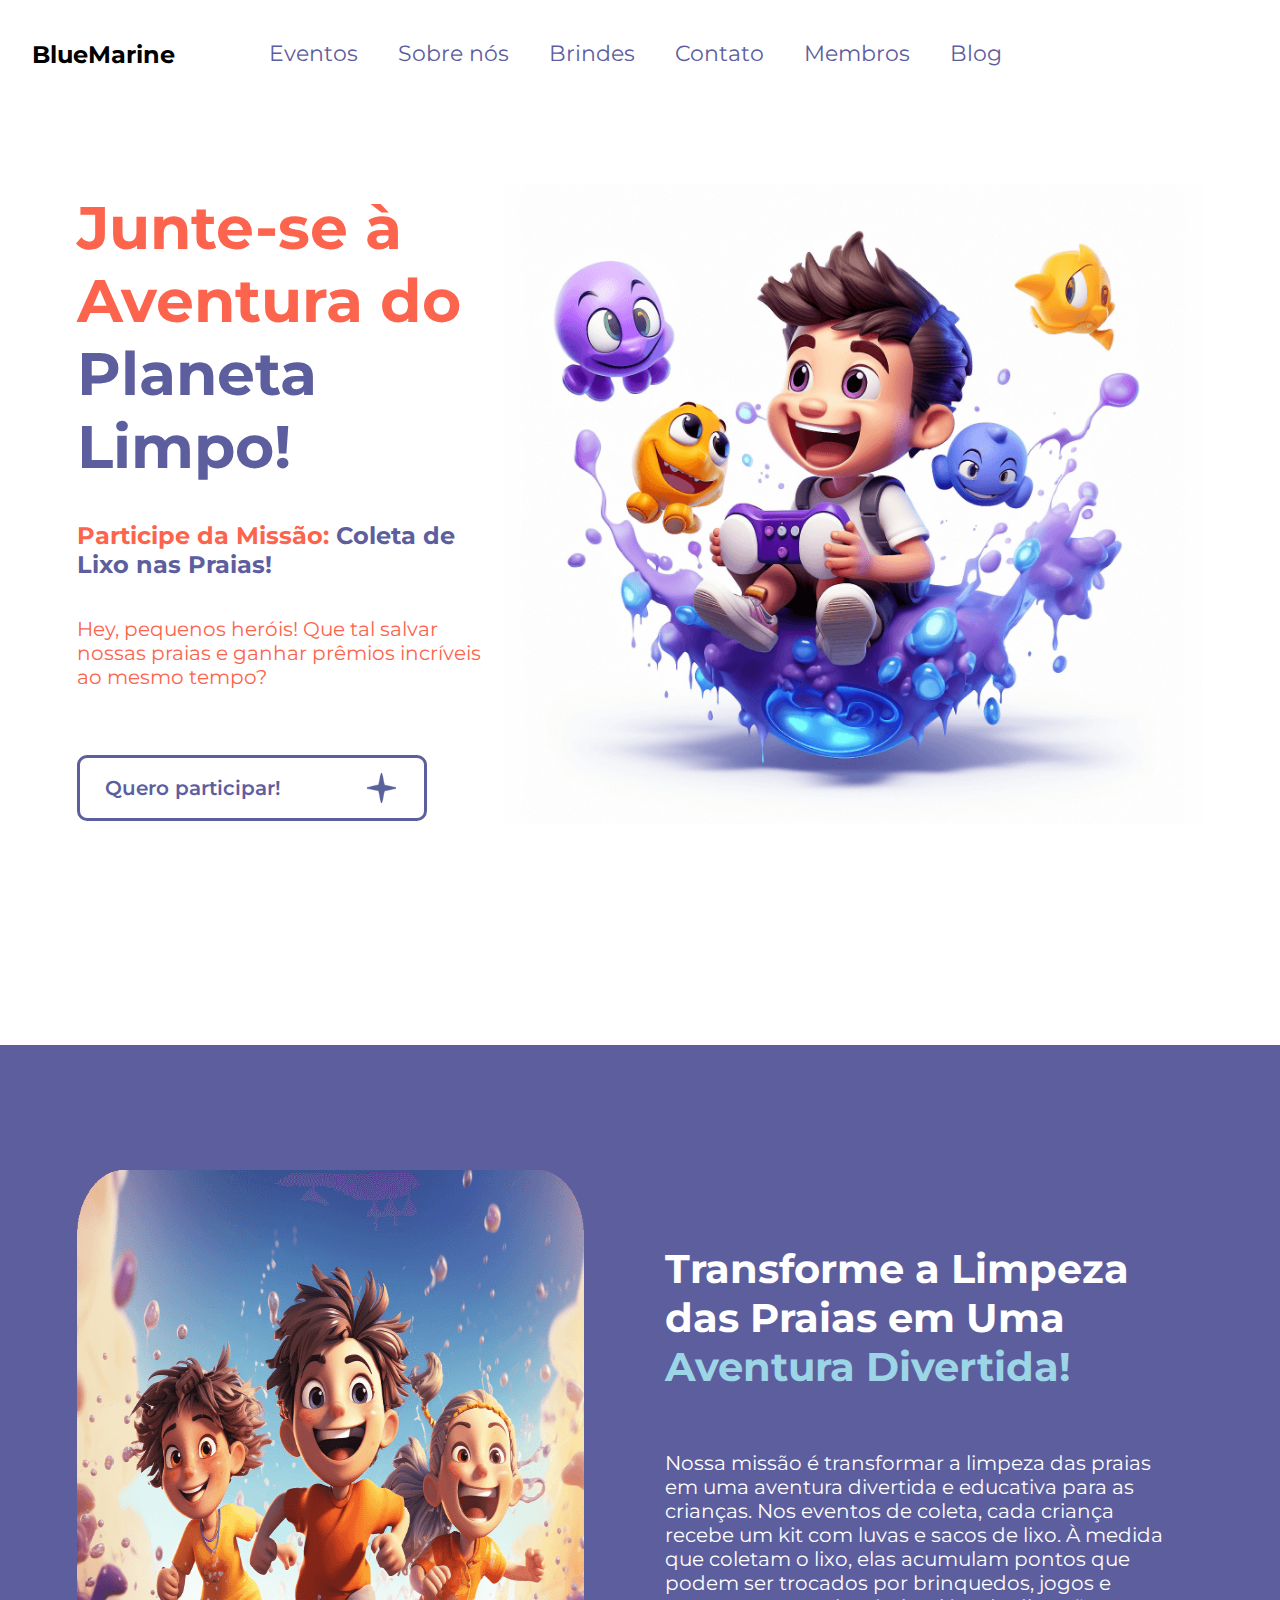
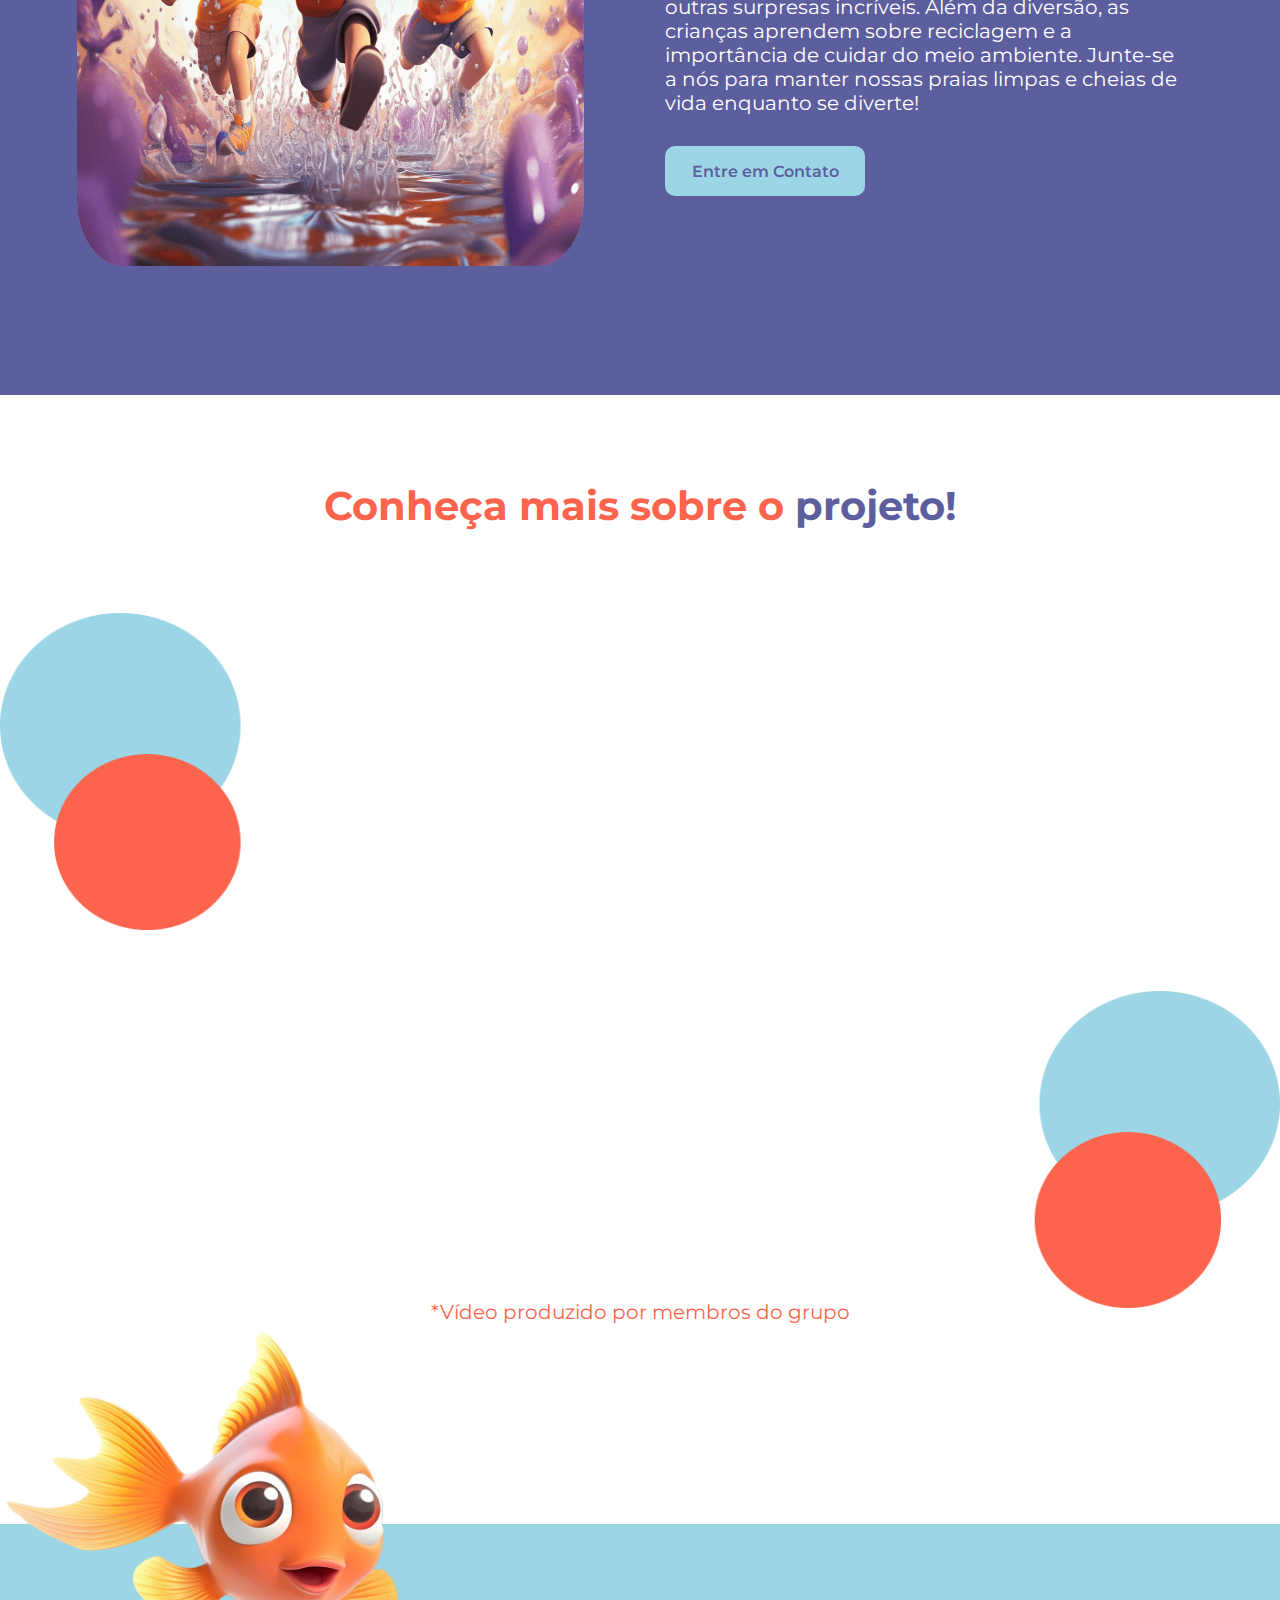
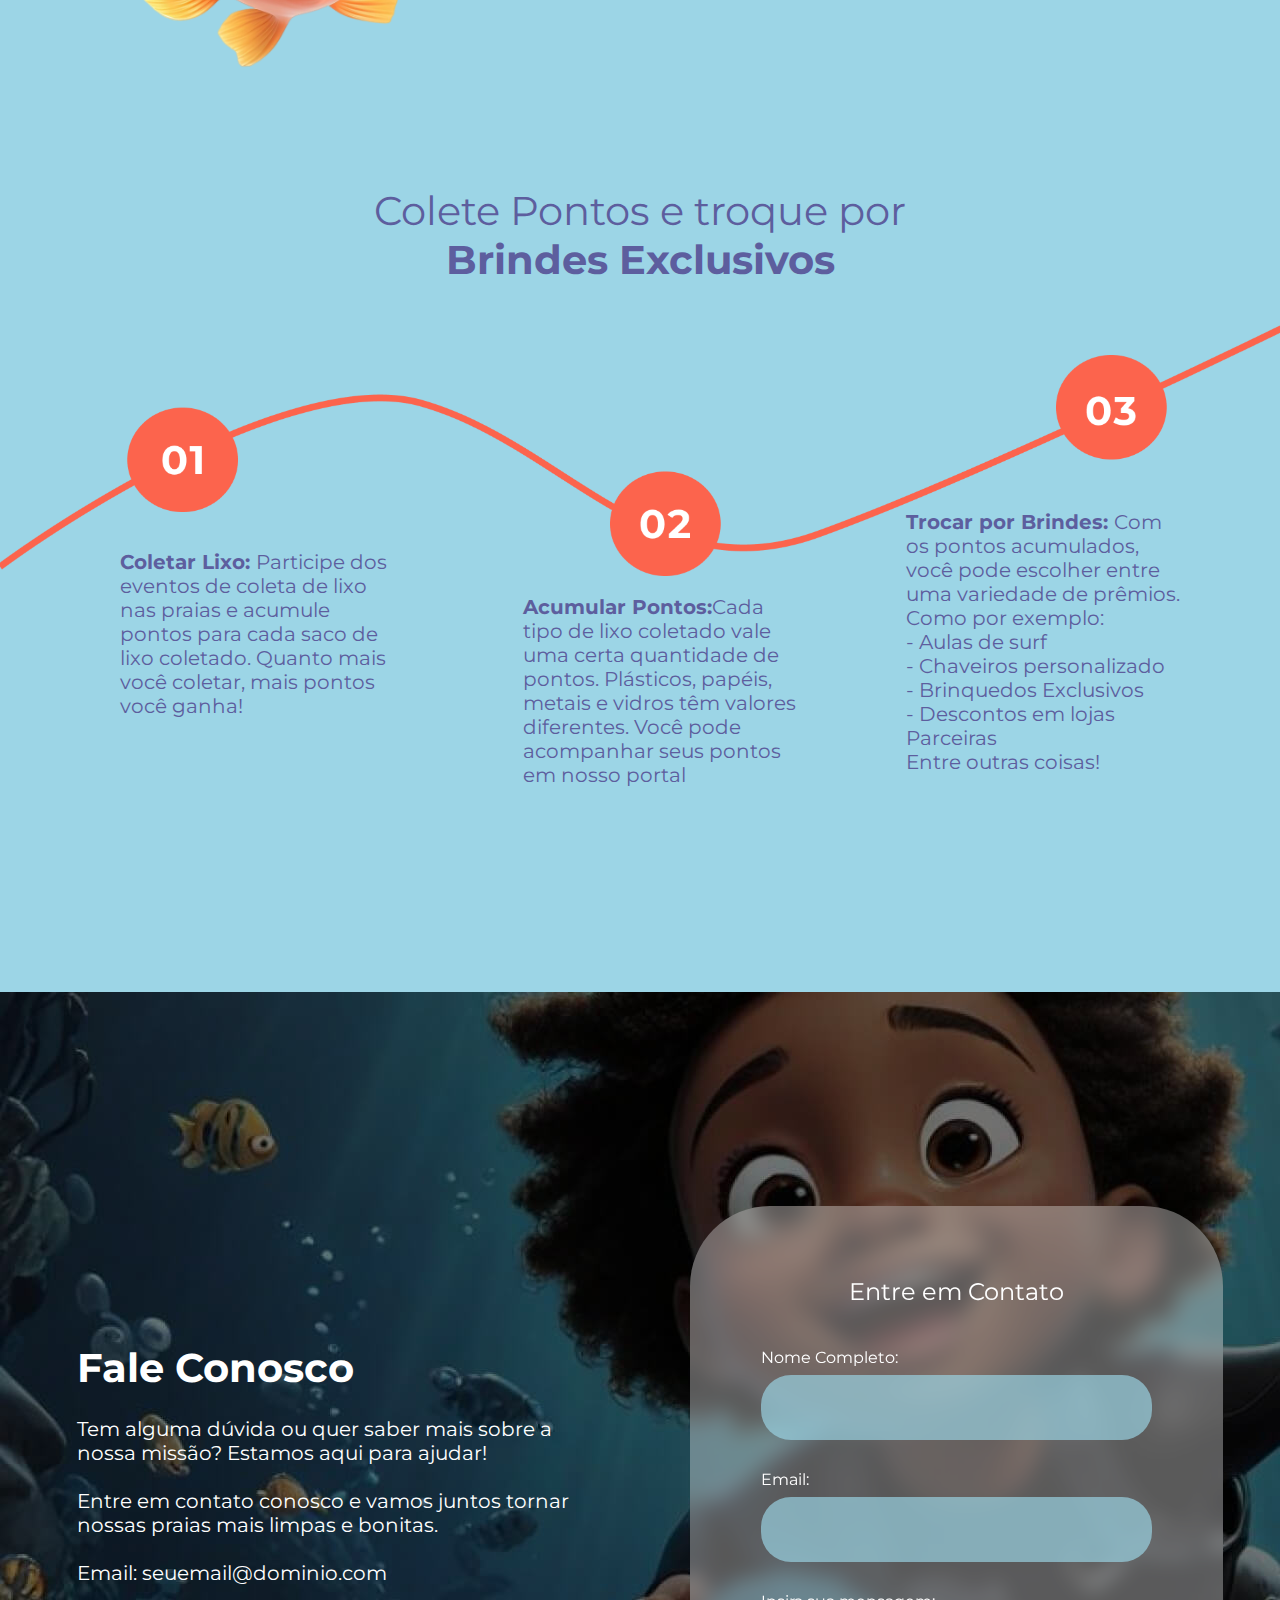
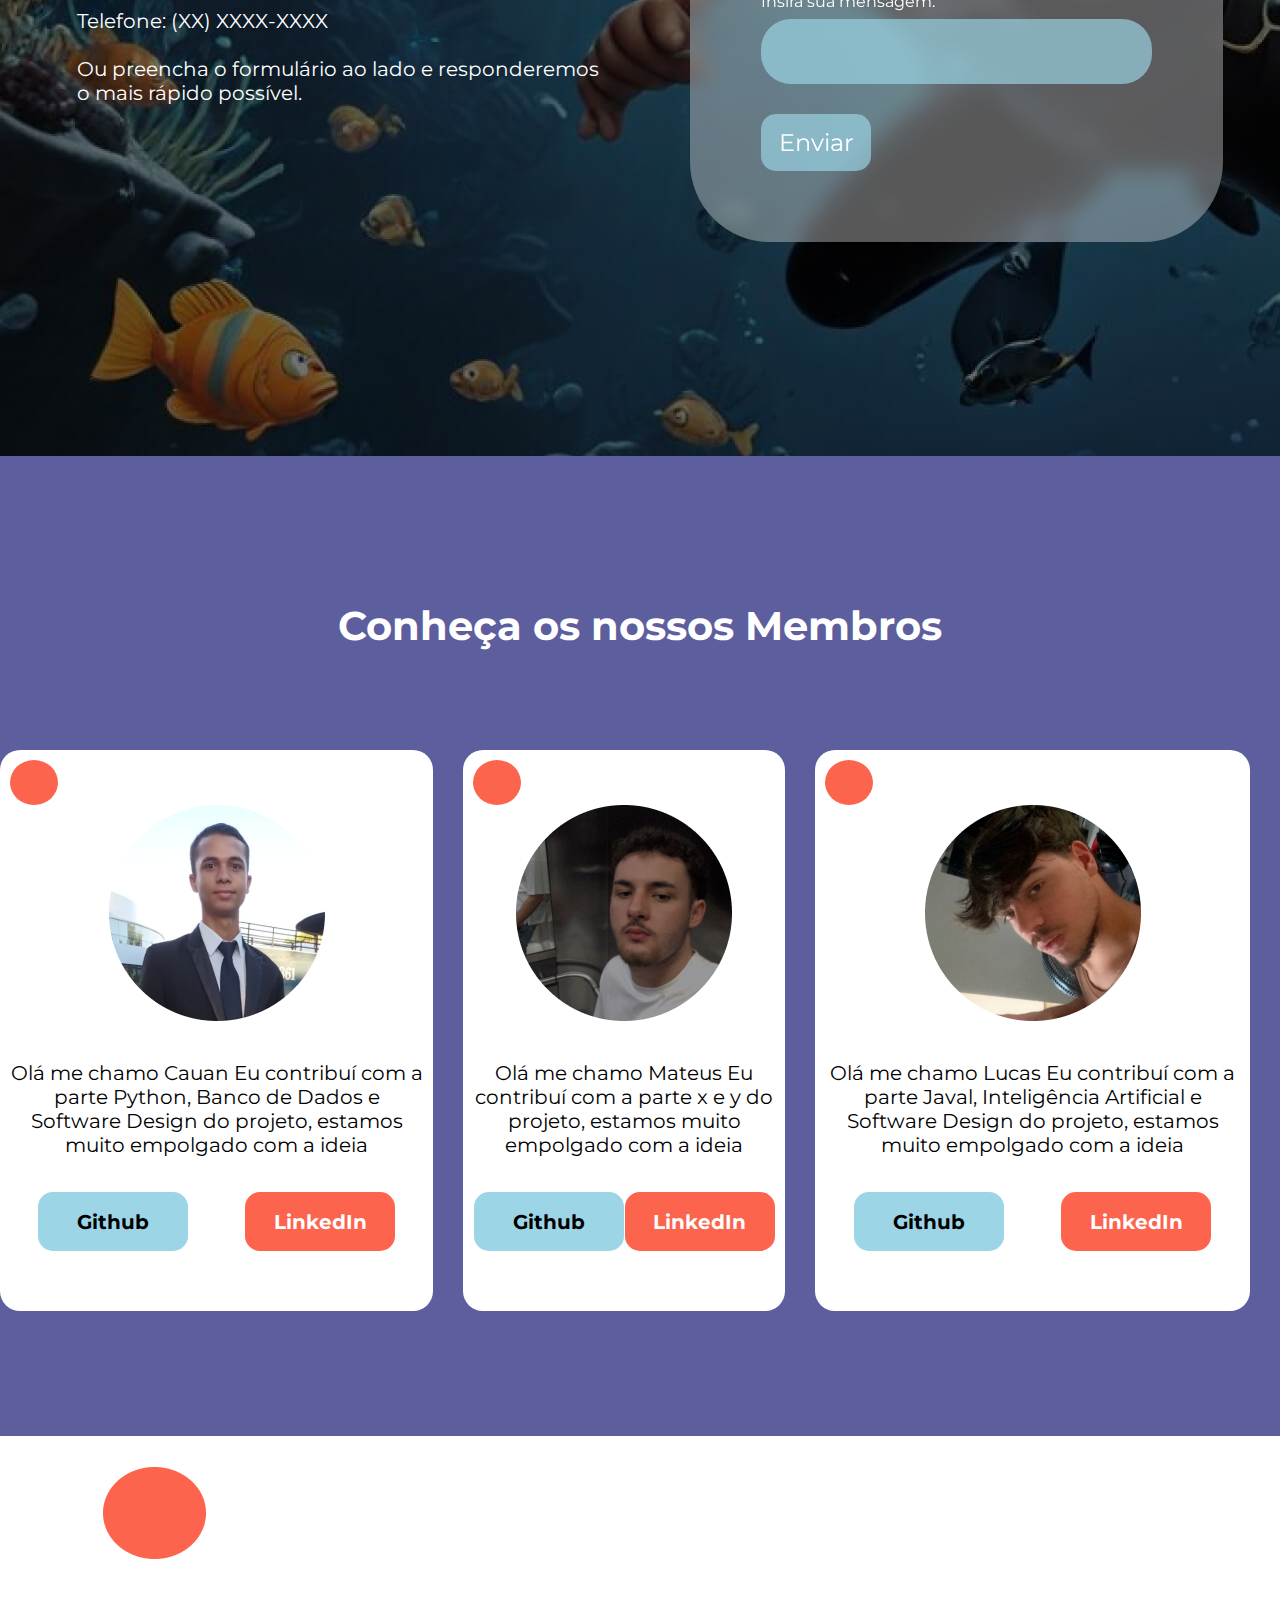
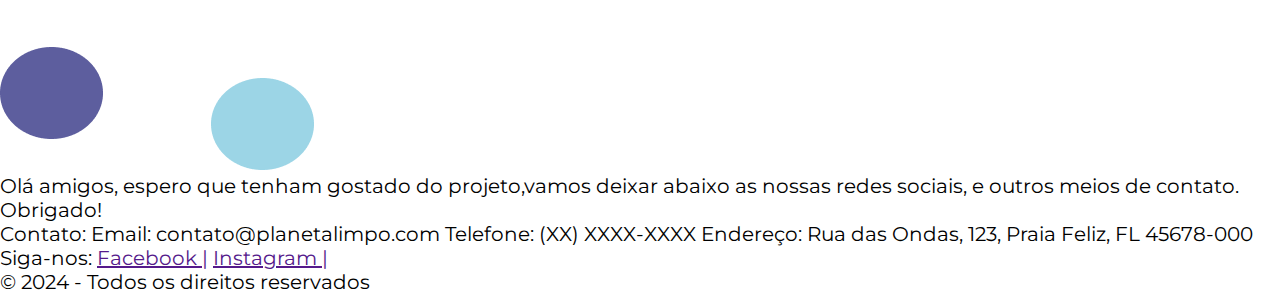
==== index.html @ 53201414 "commit about me" ====
<!DOCTYPE html>
<html lang="pt-BR">

<head>
    <meta charset="UTF-8">
    <meta name="viewport" content="width=device-width, initial-scale=1.0">
    <link rel="stylesheet" href="/assets/css/header.css">
    <link rel="stylesheet" href="/assets/css/main.css">
    <link rel="stylesheet" href="/assets/css/footer.css">
    <link rel="stylesheet" href="/assets/css/reset.css">
    <link rel="stylesheet" href="/assets/css/variables.css">
    <script src="assets/js/menu.js"></script>
    <script>
        window.watsonAssistantChatOptions = {
          integrationID: "077e3fd0-e316-47b5-b400-59ce635a3bd2", // The ID of this integration.
          region: "au-syd", // The region your integration is hosted in.
          serviceInstanceID: "a60974e2-ae9c-4c92-b53f-af031624f3ff", // The ID of your service instance.
          onLoad: async (instance) => { await instance.render(); }
        };
        setTimeout(function(){
          const t=document.createElement('script');
          t.src="https://web-chat.global.assistant.watson.appdomain.cloud/versions/" + (window.watsonAssistantChatOptions.clientVersion || 'latest') + "/WatsonAssistantChatEntry.js";
          document.head.appendChild(t);
        });
      </script>
    <title>BlueMarine Tech</title>
</head>

<body>
    <!-- menu desktop -->
    <header>
        <nav class="nav-bar">
            <div class="logo">
                <h3>BlueMarine</h3>
            </div>
            <div class="nav-list">
                <ul>
                    <li class="nav-item"><a href="#events" class="nav-link">Eventos</a></li>
                    <li class="nav-item"><a href="#about-us" class="nav-link">Sobre nós</a></li>
                    <li class="nav-item"><a href="#awards" class="nav-link">Brindes</a></li>
                    <li class="nav-item"><a href="#contact" class="nav-link">Contato</a></li>
                    <li class="nav-item"><a href="#members" class="nav-link">Membros</a></li>
                    <li class="nav-item"><a href="#" class="nav-link">Blog</a></li>
                </ul>
            </div>

            <!-- menu mobile -->
            <div class="mobile-menu-icon">
                <button onclick="menuShow()">
                    <img class="icon" src="assets/images/menu.svg" alt="Ícone de menu Hamburguer" width="36px"
                        height="36px" loading="lazy" />
                </button>
            </div>
        </nav>
        <div class="mobile-menu">
            <ul>
                <li class="nav-item"><a href="#events" class="nav-link">Eventos</a></li>
                <li class="nav-item"><a href="#about-us" class="nav-link">Sobre nós</a></li>
                <li class="nav-item"><a href="#awards" class="nav-link">Brindes</a></li>
                <li class="nav-item"><a href="#contact" class="nav-link">Contato</a></li>
                <li class="nav-item"><a href="#memebers" class="nav-link">Membros</a></li>
                <li class="nav-item"><a href="#" class="nav-link">Blog</a></li>
            </ul>
        </div>
    </header>

    <main>
        <section class="home">
            <div class="text-container-home">
                <h1 class="title-home">Junte-se à Aventura do <span class="color-purple">Planeta Limpo!</span></h1>
                <h3 class="auxiliary-text-home">Participe da Missão: <span class="color-purple">Coleta de Lixo nas
                        Praias!</span></h3>
                <p class="description-home">Hey, pequenos heróis! Que tal salvar nossas praias e ganhar prêmios
                    incríveis ao mesmo tempo?</p>
                <a type="button" class="btn-home">
                    Quero participar!
                    <img src="./assets/images/star-home.svg" alt="Ícone de estrela" width="35px" height="30px"
                        loading="lazy" />
                </a>
            </div>
            <div class="image-container-home">
                <img class="img-home" src="./assets/images/boy-home.png"
                    alt="Garoto segurando um controle com animais marinhos em volta dele" loading="lazy" />
            </div>
        </section>

        <section id="events" class="learn-more">
            <div class="container-learn-more">
                <div class="image-container-learn-more">
                    <img class="img-learn-more" src="./assets/images/kids-learn-more.png"
                        alt="crianças correndo na praia" width="724px" height="696px" loading="lazy" />
                </div>
                <div class="text-container-learn-more">
                    <h2 class="title-learn-more">Transforme a Limpeza das Praias em Uma <span
                            class="color-cian">Aventura Divertida!</span></h2>
                    <p class="description-learn-more">Nossa missão é transformar a limpeza das praias em uma aventura
                        divertida e educativa para as crianças. Nos eventos de coleta, cada criança recebe um kit com
                        luvas e sacos de lixo. À medida que coletam o lixo, elas acumulam pontos que podem ser trocados
                        por brinquedos, jogos e outras surpresas incríveis. Além da diversão, as crianças aprendem sobre
                        reciclagem e a importância de cuidar do meio ambiente. Junte-se a nós para manter nossas praias
                        limpas e cheias de vida enquanto se diverte!</p>
                    <a class="btn-learn-more" type="button">
                        Entre em Contato
                    </a>
                </div>
            </div>
        </section>

        <section id="about-us" class="about-us">
            <h2 class="title-about-us">Conheça mais sobre o <span class="color-purple">projeto!</span></h2>
            <div class="iframe-about-us">
                <div class="icons-about-us">
                    <img class="img-about-us" src="./assets/images/bubbles-about-us.png"
                        alt="Bolhas de cores laranjas e cianos" width="1325px" height="719px" loading="lazy" />
                </div>
                <iframe width="900" height="620" src="https://www.youtube.com/embed/Ws3Y2Rm-pMk?si=DecUHchFEkPXC0xJ"
                    title="YouTube video player" frameborder="0"
                    allow="accelerometer; autoplay; clipboard-write; encrypted-media; gyroscope; picture-in-picture; web-share"
                    referrerpolicy="strict-origin-when-cross-origin" allowfullscreen>
                </iframe>
            </div>
            <p class="description-about-us">*Vídeo produzido por membros do grupo</p>
        </section>

        <section id="awards" class="awards">
            <div class="image-container">
                <img class="fish-orange" src="./assets/images/fish.png" alt="Peixe laranja" width="550px" height="auto"
                    loading="lazy" />
            </div>
            <h2 class="title-awards">
                <span class="small-title">Colete Pontos e troque por </span> Brindes Exclusivos
            </h2>
            <div class="container-awards">
                <img id="image-change" class="timeline-awards" src="./assets/images/timeline-awards.png"
                    alt="Linha laranja com números indo de 1 á 3" width="100%" height="auto" />
                <div class="text-container-awards">
                    <p id="one" class="description-awards"><span class="bold">Coletar Lixo: </span>Participe dos eventos
                        de coleta de lixo nas praias e acumule pontos para cada saco de lixo coletado. Quanto mais você
                        coletar, mais pontos você ganha!</p>
                    <p id="two" class="description-awards"><span class="bold">Acumular Pontos:</span>Cada tipo de lixo
                        coletado vale uma certa quantidade de pontos. Plásticos, papéis, metais e vidros têm valores
                        diferentes. Você pode acompanhar seus pontos em nosso portal</p>
                    <p id="tree" class="description-awards"><span class="bold">Trocar por Brindes: </span>Com os pontos
                        acumulados, você pode escolher entre uma variedade de prêmios. Como por exemplo:<br>
                        - Aulas de surf <br>
                        - Chaveiros personalizado<br>
                        - Brinquedos Exclusivos<br>
                        - Descontos em lojas Parceiras<br>
                        Entre outras coisas!
                    </p>
                </div>
            </div>
        </section>

        <section id="contact" class="contact">
            <div class="container-items-contact">
                <div class="text-container-contact">
                    <h2 class="title-contact">Fale Conosco</h2>
                    <p class="description-container">
                        Tem alguma dúvida ou quer saber mais sobre a nossa missão? Estamos aqui para ajudar!<br><br>
                        Entre em contato conosco e vamos juntos tornar nossas praias mais limpas e bonitas.<br><br>
                        Email: seuemail@dominio.com<br><br>
                        Telefone: (XX) XXXX-XXXX<br><br>
                        Ou preencha o formulário ao lado e responderemos o mais rápido possível.
                    </p>
                </div>
                <div class="form-container-contact">
                    <form class="form-contact" action="javascript:;" method="post">
                        <h3 class="title-form-contact">Entre em Contato</h3>
                        <label for="name">Nome Completo: </label>
                        <input type="name" name="Nome Completo">

                        <label for="email">Email:</label>
                        <input type="email" name="email">

                        <label for="message">Insira sua mensagem: </label>
                        <input type="textarea" name="message">

                            <button class="btn-contact" type="submit">Enviar</button>
                    </form>
                </div>
            </div>
        </section>

        <section id="members" class="members">
            <div class="text-container-members">
                <h2 class="title-members">Conheça os nossos Membros</h2>     
            </div>
            <div class="cards-container-members">
                <div class="cards">
                    <img 
                        src="/assets/images/elipse.svg" 
                        alt="Circulo laranja" 
                        width="48px" 
                        height="45px"
                    />
                    <div class="image-container-cards">
                        <img 
                            src="/assets/images/cauan.png" 
                            alt="Foto do membro do time Mateus" 
                            width="216px" 
                            height="216px"
                        />
                    </div>
                    <p class="description-cards">Olá me chamo Cauan Eu contribuí com a parte Python, Banco de Dados e Software Design do projeto, estamos muito empolgado com a ideia</p>
                    <div class="btn-container-cards">
                        <a class="github-btn" href="">Github</a>
                        <a class="linkedin-btn" href="">LinkedIn</a>
                    </div>
                </div>
                <div class="cards">
                    <img src="/assets/images/elipse.svg" alt="Circulo laranja" width="48" height="45">
                    <div class="image-container-cards">
                        <img 
                            src="/assets/images/mateus.png" 
                            alt="Foto do membro do time Mateus" 
                            width="216px" 
                            height="216px"
                        />
                    </div>
                    <p class="description-cards">Olá me chamo Mateus Eu contribuí com a parte x e y do projeto, estamos muito empolgado com a ideia</p>
                    <div class="btn-container-cards">
                        <a class="github-btn" href="">Github</a>
                        <a class="linkedin-btn" href="">LinkedIn</a>
                    </div>
                </div>
                <div class="cards">
                    <img 
                        src="/assets/images/elipse.svg" 
                        alt="Circulo laranja" 
                        width="48px" 
                        height="45px"
                    />
                    <div class="image-container-cards">
                        <img 
                            src="/assets/images/lucas.png" 
                            alt="Foto do membro do time Mateus" 
                            width="216px" 
                            height="216px"
                        />
                    </div>
                    <p class="description-cards">Olá me chamo Lucas Eu contribuí com a parte Javal, Inteligência Artificial e Software Design do projeto, estamos muito empolgado com a ideia</p>
                    <div class="btn-container-cards">
                        <a class="github-btn" href="https://github.com/lucasdafialho">Github</a>
                        <a class="linkedin-btn" href="https://www.linkedin.com/in/lucas-fialho-0389932ab/">LinkedIn</a>
                    </div>
                </div>
            </div>
        </section>
    </main>

    <footer class="footer">
        <img src="/assets/images/footer-image.png" alt="bolhas do footer">
        <p>Olá amigos, espero que tenham gostado do projeto,vamos deixar abaixo as nossas redes sociais, e outros meios de contato. Obrigado!</p>
        <p>Contato: Email: contato@planetalimpo.com Telefone: (XX) XXXX-XXXX Endereço: Rua das Ondas, 123, Praia Feliz, FL 45678-000</p>
        <p>Siga-nos:
            <a href="">Facebook |</a>
            <a href="">Instagram |</a></p>
            <p> &copy; 2024 - Todos os direitos reservados</p>
        </div>
    </footer>
</body>

</html>
---- assets/css/header.css ----
.nav-bar {
    width: 100%;
    padding: 2.5rem 2rem;
}

.logo {
    font-size: 18px;
    width: fit-content;
    display: flex;
    align-items: center;
    position: absolute;
    color: #000;
}

.nav-list {
    display: flex;
    justify-content: center;
    align-items: center;
}

.nav-list ul {
    display: flex;
    justify-content: center;
    list-style: none;
}

.nav-item {
    margin: 0 15px;
}

.nav-link {
    margin-right: 10px;
    text-decoration: none;
    font-weight: 500;
    font-size: 22px;
    color: var(--secondary-color);
    font-weight: 400;
}

.nav-link:hover {
    transition: ease-in-out 300ms;
    color: var(--primary-color);
}

.mobile-menu-icon {
    display: none;
}

.mobile-menu {
    display: none;
}

@media screen and (max-width: 1140px) {
    .nav-bar {
        position: fixed;
        top: 0;
        z-index: 99;
        display: flex;
        justify-content: space-between;
        background-color: var(--secondary-color);
        padding: 1.5rem 4rem;
    }

    .logo {
        color: var(--light-color);
    }

    .nav-item {
        display: none;
    }

    .login-button {
        display: none;
    }

    .mobile-menu-icon {
        display: block;
    }

    .mobile-menu-icon button {
        background-color: transparent;
        border: none;
        cursor: pointer;
    }

    .mobile-menu {
        position: fixed;
        width: 100%;
        top: 87px;
        z-index: 99;
    }

    .mobile-menu ul {
        background-color: var(--secondary-color);
        display: flex;
        flex-direction: column;
        text-align: center;
        padding-bottom: 1rem;
    }

    .nav-link {
        color: var(--light-color);
    }

    .mobile-menu .nav-item {
        display: block;
        padding-top: 1.2rem;
    }

    .mobile-menu .login-button {
        display: block;
        padding: 1rem 2rem;
    }

    .mobile-menu .login-button button {
        width: 100%;
    }

    .open {
        display: block;
    }
}
---- assets/css/main.css ----
/* Css utilizado na Home */
.home {
    padding: 77px;
    display: flex;
    justify-content: space-between;
    align-items: center;
}

.text-container-home {
    max-width: 744px;
}

.title-home {
    color: var(--primary-color);
    margin-bottom: 38px;
}

.auxiliary-text-home {
    color: var(--primary-color);
    margin-bottom: 38px;
}

.description-home {
    color: var(--primary-color);
    font-weight: 400;
    margin-bottom: 66px;
}

.btn-home {
    padding: 25px;
    display: flex;
    justify-content: space-between;
    font-size: var(--body);
    color: var(--secondary-color);
    font-weight: 600;
    align-items: center;
    max-width: 350px;
    height: 66px;
    cursor: pointer;
    border: 3px solid var(--secondary-color);
    background: none;
    border-radius: 10px;
    
}

.img-home {
    max-width: 700px;
    height: auto;
}

@media screen and (max-width: 1024px) {
    .home {
        margin-top: 10rem;
        padding: 35px;
    }
    .text-container-home {
        width: auto;
    }
    .image-container-home {
        display: none;
    }

}

/* Css utilizado na sessão saiba mais */

.learn-more {
    display: flex;
    padding: 77px;
    margin-top: 140px;
    height: 950px;
    background-color: var(--secondary-color);
}

.container-learn-more {
    display: flex;
    align-items: center;
}

.image-container-learn-more {
    width: 50%;
}

.img-learn-more {
    max-width: 90%;
}

.text-container-learn-more {
    padding: 25px;
    width: 50%;
}

.title-learn-more {
    color: var(--light-color);
    margin-bottom: 60px;

}

.description-learn-more {
    color: var(--light-color);
    letter-spacing: 14%;
    margin-bottom: 31px;
}

.btn-learn-more {
    display: flex;
    align-items: center;
    justify-content: center;
    background-color: var(--tertiary-color);
    max-width: 200px;
    height: 50px;
    font-weight: 600;
    border-radius: 10px;
    color: var(--secondary-color);
}

@media screen and (max-width: 1100px) {

    .learn-more {
        padding: 10px;
    }

    .container-learn-more {
        display: flex;
        flex-direction: column;
    }

    .img-learn-more {
        height: auto;
    }

    .text-container-learn-more {
        width: 100%;
    }

}

@media screen and (max-width: 699px) {
    .learn-more {
        height: auto;
    }
    .image-container-learn-more {
        display: none;
    }
}

/* Css utilizado na sessão sobre nós */

.about-us {
    text-align: center;
    margin-bottom: 200px;
}

.title-about-us {
    margin: 86px 0 55px;
    color: var(--primary-color);
}

.iframe-about-us {
    width: auto;
    height: auto;
    padding: 35px 35px 0;
    display: flex;
    justify-content: center;
    align-items: center;
}

.icons-about-us {
    display: flex;
    justify-content: center;
    align-items: center;
    position: absolute;
    z-index: -1;
}

.img-about-us {
    width: 100%;
    height: 100%;
}

iframe {
    border-radius: 66px;
    max-width: 961px;
    height: 680px;
}

.description-about-us {
    color: var(--primary-color);
    margin-bottom: 86px;
}

@media screen and (max-width: 1100px) {
    .img-about-us {
        display: none;
    }
}


/* Css utilizado na sessão Prêmios */

.awards {
    min-height: 1068px;
    display: flex;
    flex-direction: column;
    justify-content: center;
    align-items: center;
    background-color: var(--tertiary-color);
}

.image-container {
    position: absolute;
    z-index: 1;
    left: 0;
    display: flex;
    margin-bottom: 1100px;
    width: auto;
}

.title-awards {
    color: var(--secondary-color);
    padding-top: 57px;
    text-align: center;
    max-width: 700px;
    height: auto;
    margin-bottom: 35px;
}

.small-title {
    font-weight: 400;
}

.timeline-awards {
    width: 100%;
    height: auto;
}

.text-container-awards {
    position: relative;
    z-index: 1;
    display: flex;
    width: 100%;
    justify-content: space-between;
}

.description-awards {
    color: var(--secondary-color);
    max-width: 274px;
}

#one {
    margin: -70px 150px 0;
}

#two {
    margin-top: 15px;
}

#tree {
    margin: -110px 100px 0;
}

@media screen and (max-width: 1462px) {
    #one {
        margin: -30px 120px 0;
    }

    #tree {
        margin: -70px 100px 0;
    }
}

@media screen and (max-width: 1100px) {
    .container-awards{
        display: flex;
    }

    .fish-orange {
        width: 300px;
        height: auto;
    }
    
    .timeline-awards {
        width: 160px;
        height: 700px;
    }

    .text-container-awards {
        display: flex;
        flex-direction: column;
    }

    #one{
        margin: 20px;
    }

    #two {
        margin: 20px;
    }
    
    #tree {
        margin: 20px;
    }
}

@media screen and (max-width: 585px) {
    .image-container {
        display: none;
    }

    .timeline-awards {
        height: 1000px;
    }

    #one{
        padding: 10px;
        margin: 0;
    }

    #two {
        padding: 10px;
        margin:0;
    }
    
    #tree {
        padding: 10px;
        margin: 0;
    }
}

/* Css utilizado na sessão contato */

.contact {
    display: flex;
    align-items: center;
    justify-content: center;    
    width: 100%;
    padding: 77px;
    min-height: 1064px;
    background-image: url('/assets/images/background-contact.jpg');
    background-repeat: no-repeat;
    background-size: cover;
}

.container-items-contact {
    display: flex;
    justify-content: space-between;
}

.text-container-contact {
    display: flex;
    margin-right: 60px;
    flex-direction: column;
    justify-content: center;
    width: 50%;
    color: var(--light-color);
}

.title-contact {
    margin-bottom: 25px;
}

.form-container-contact {
    width: 50%;
}

.form-contact {
    width: 100%;
    padding: 71px;
    margin-left: 20px;
    border-radius: 80px;
    background-color: rgba(255, 255, 255, 0.34);
    box-shadow: 20px;
    backdrop-filter: blur(10px);
    max-width: 850px;
    height: auto;
    display: flex;
    flex-direction: column;
}

.title-form-contact {
    font-weight: 400;
    color: var(--light-color);
    text-align: center;
    margin-bottom: 42px;
}

label {
    color: var(--light-color);
    margin-bottom: 8px;
}

input, textarea {
    cursor: url('/assets/images/pointer.cur');
    color: var(--light-color);
    padding: 20px;
    background-color: #9cd5e6ac;
    height: 65px;
    border-radius: 30px;
    margin-bottom: 30px;
}

.btn-contact {
    color: var(--light-color);
    cursor: pointer;
    border-radius: 15px;
    font-size: var(--subtitle);
    background-color: #9cd5e6ac;
    max-width: 110px;
    min-height: 57px;
}

@media screen and (max-width: 1100px) {
    .container-items-contact {
        display: flex;
        align-items: center;
        flex-direction: column;
    }

    .text-container-contact {
        text-align: center;
        margin-right: 0;
        width: 100%;
        margin-bottom: 35px;
    }

    .form-container-contact {
        width: 100%;
    }

    .form-contact {
        padding: 30px;
        margin-left: 0;
    }
}

/* Css utilizado na sessão de membros */

.members {
    display: flex;
    flex-direction: column;
    justify-content: center;
    align-items: center;
    min-height: 980px;
    background-color: var(--secondary-color);
}

.title-container {
    display: flex;
}

.title-members {
    padding: 20px 0 100px;
    color: var(--light-color);
    text-align: center;
}

.container-items-members {
    display: flex;
    justify-content: center;
    align-items: center;
}

.cards-container-members {
    display: flex;
    justify-content: center;
    
}

.cards {
    margin-right: 30px;
    padding: 10px;
    display: flex;
    flex-direction: column;
    background-color: var(--light-color);
    border-radius: 20px;
    max-width: 500px;
    height: auto;
}

.image-container-cards {
    display: flex;
    justify-content: center;
    margin-bottom: 40px;
}

.description-cards {
    text-align: center;
    margin-bottom: 35px;
}

.btn-container-cards {
    display: flex;
    justify-content: space-around;
    margin-bottom: 50px;
}

.github-btn {
    border-radius: 15px;
    font-size: var(--body);
    text-decoration: none;
    color: #000;
    font-weight: bold;
    display: flex;
    align-items: center;
    justify-content: center;
    text-align: center;
    width: 150px;
    height: 59px;
    background-color: var(--tertiary-color);
}

.linkedin-btn {
    border-radius: 15px;
    font-size: var(--body);
    text-decoration: none;
    color: var(--light-color);
    font-weight: bold;
    display: flex;
    align-items: center;
    justify-content: center;
    text-align: center;
    width: 150px;
    height: 59px;
    background-color: var(--primary-color);
}

@media screen and (max-width: 1100px) {
    .cards-container-members {
        display: flex;
        flex-direction: column;
        margin-bottom: 35px;
        justify-content: center;
        
    }

    .cards {
        margin: 0;
        margin-bottom: 50px;
    }
}

@media screen and (max-width: 400px) {
    .cards {
        width: min-content;
        padding: 5px;
    }
    
}

/* Css utilizado na sessão do footer */
---- assets/css/variables.css ----
:root {
    --primary-color: #FC644D;
    --secondary-color: #5D5E9E;
    --tertiary-color: #9CD5E6;
    --light-color: #ffff;
    --heading-xl: 60px;
    --heading-md: 40px;
    --subtitle: 24px;
    --body: 20px;
}
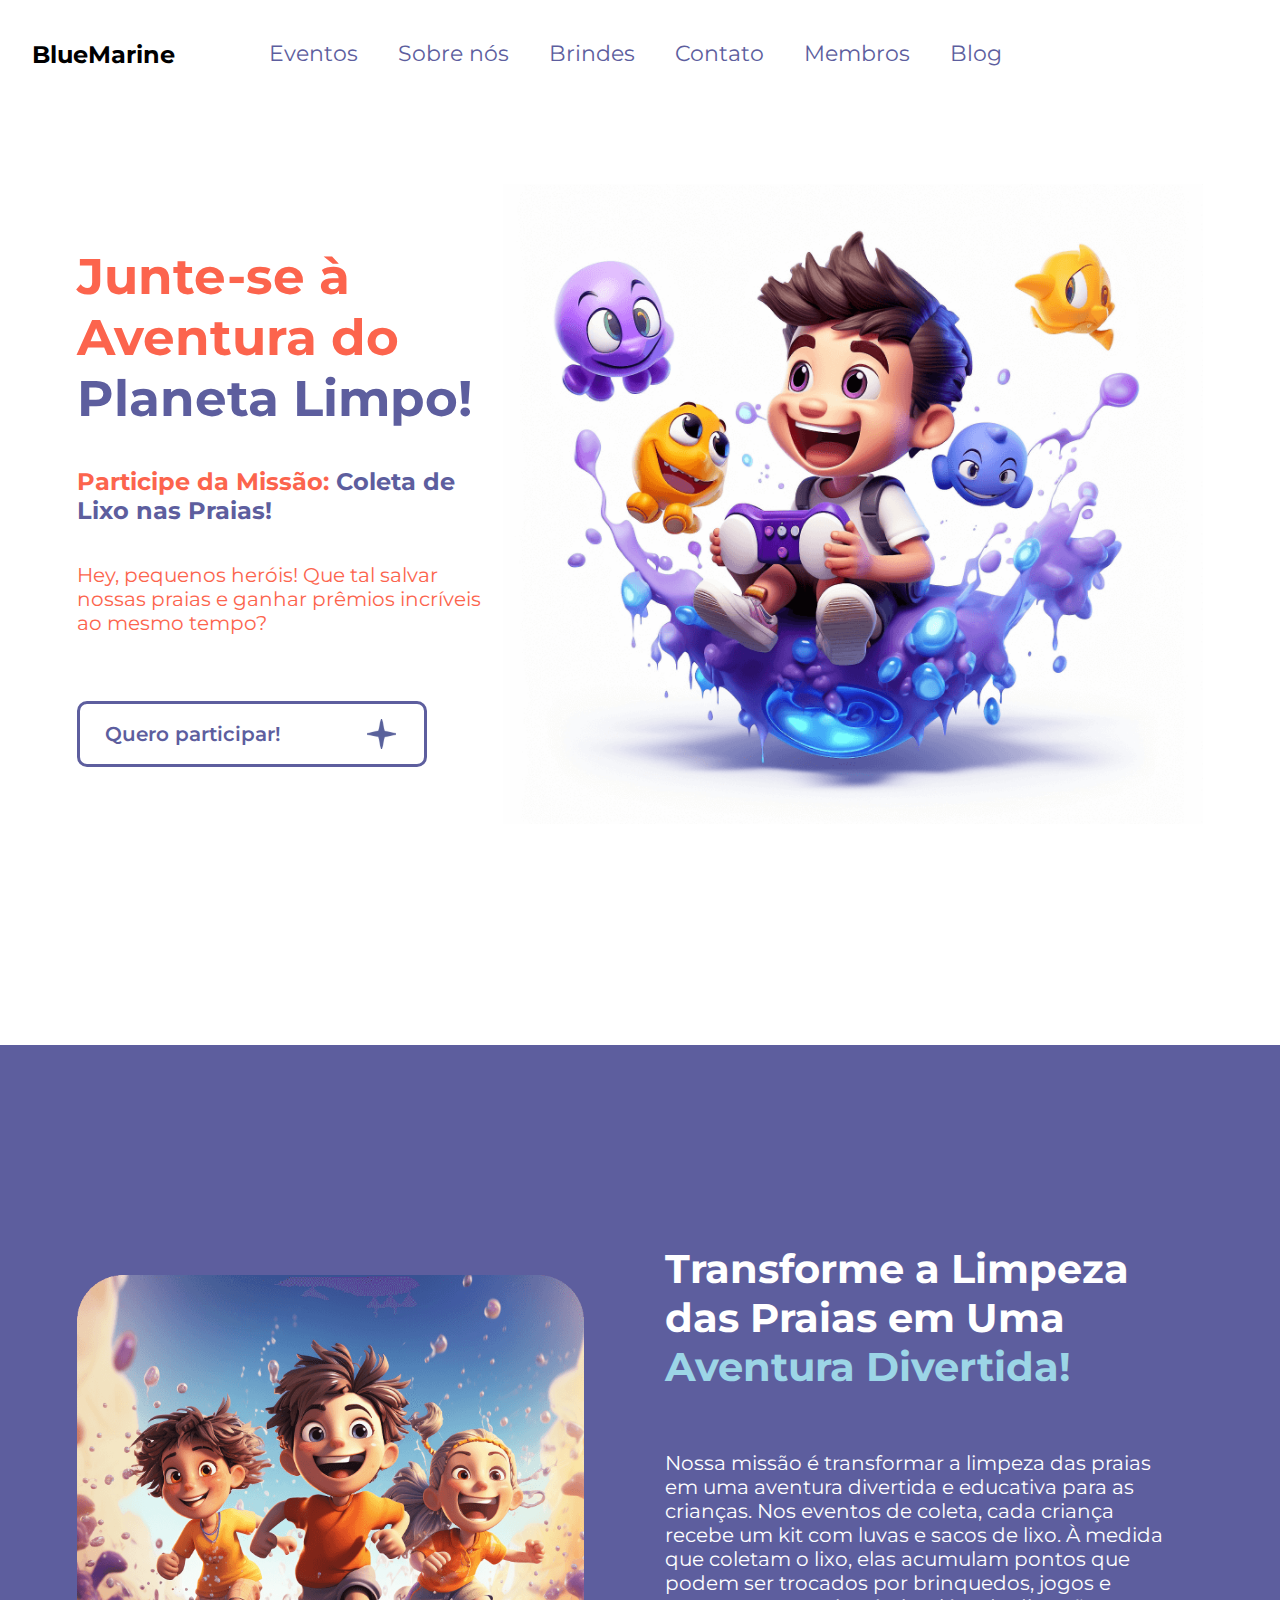
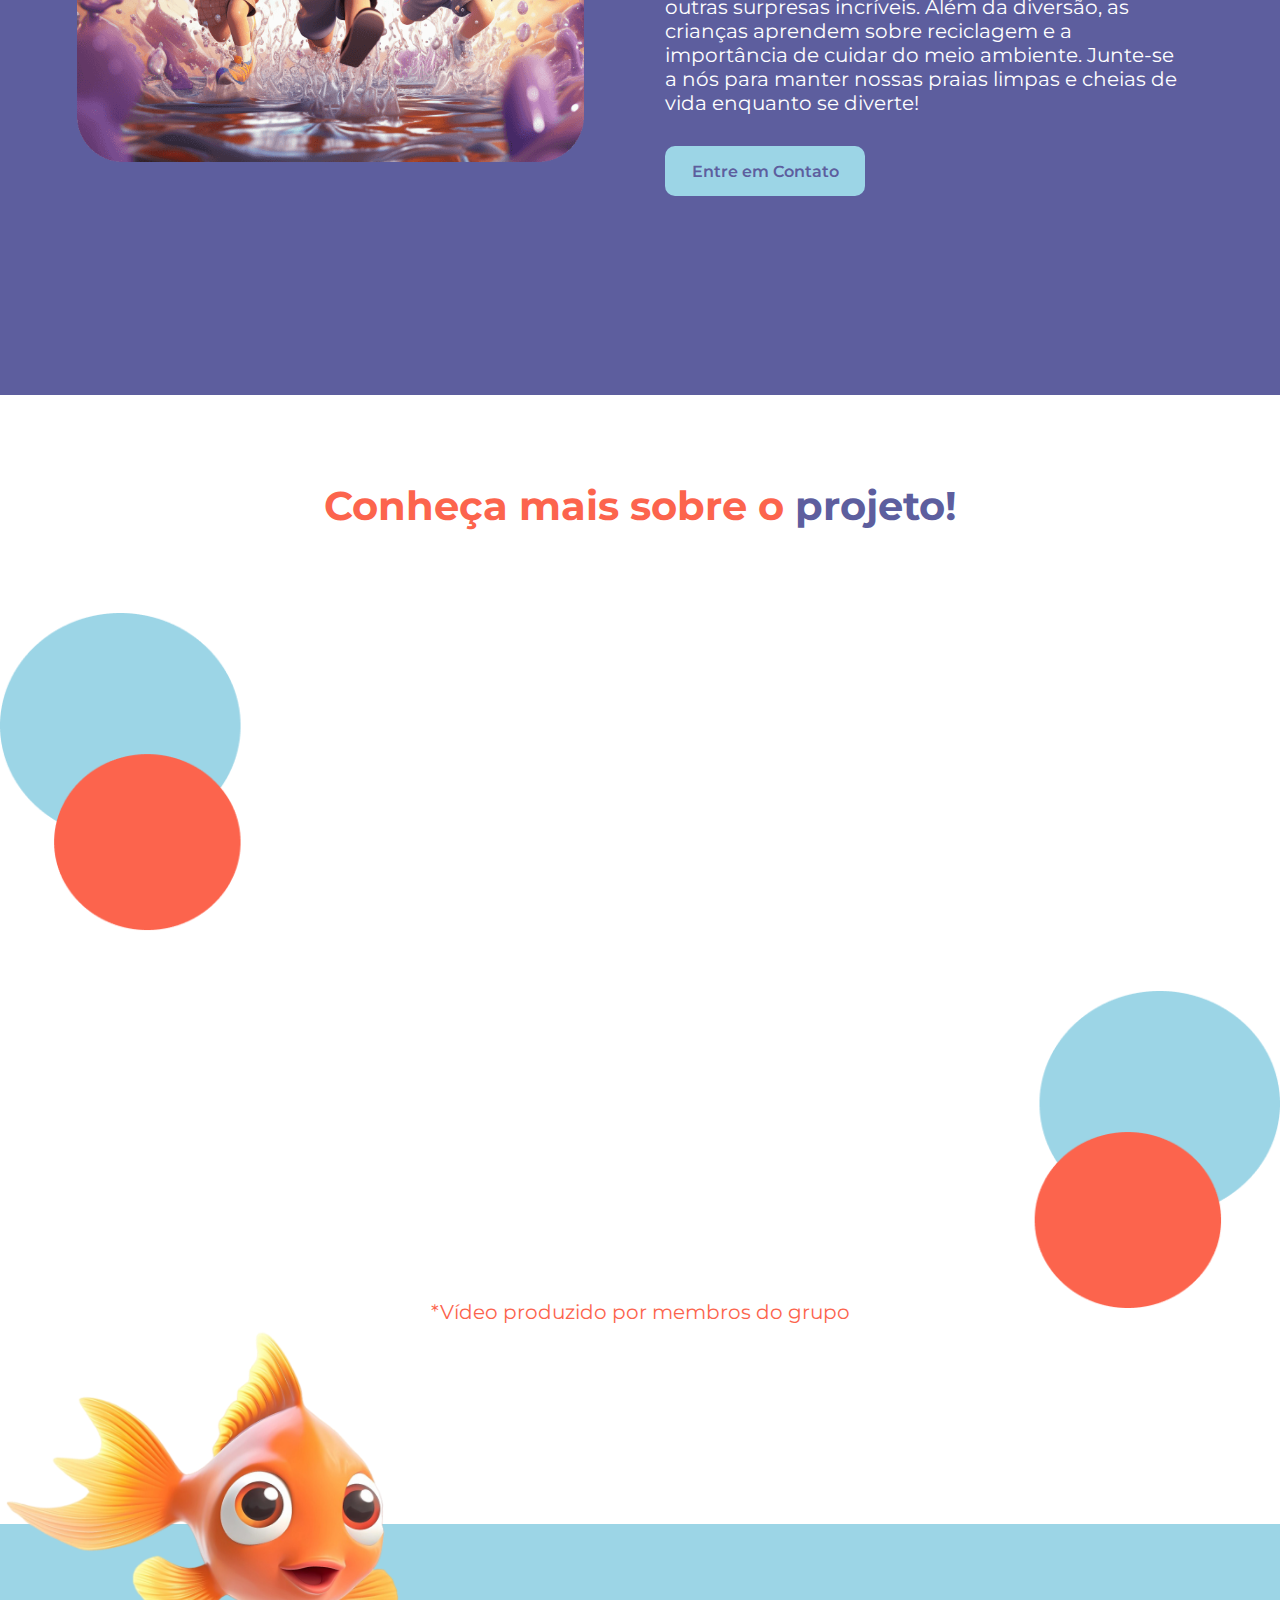
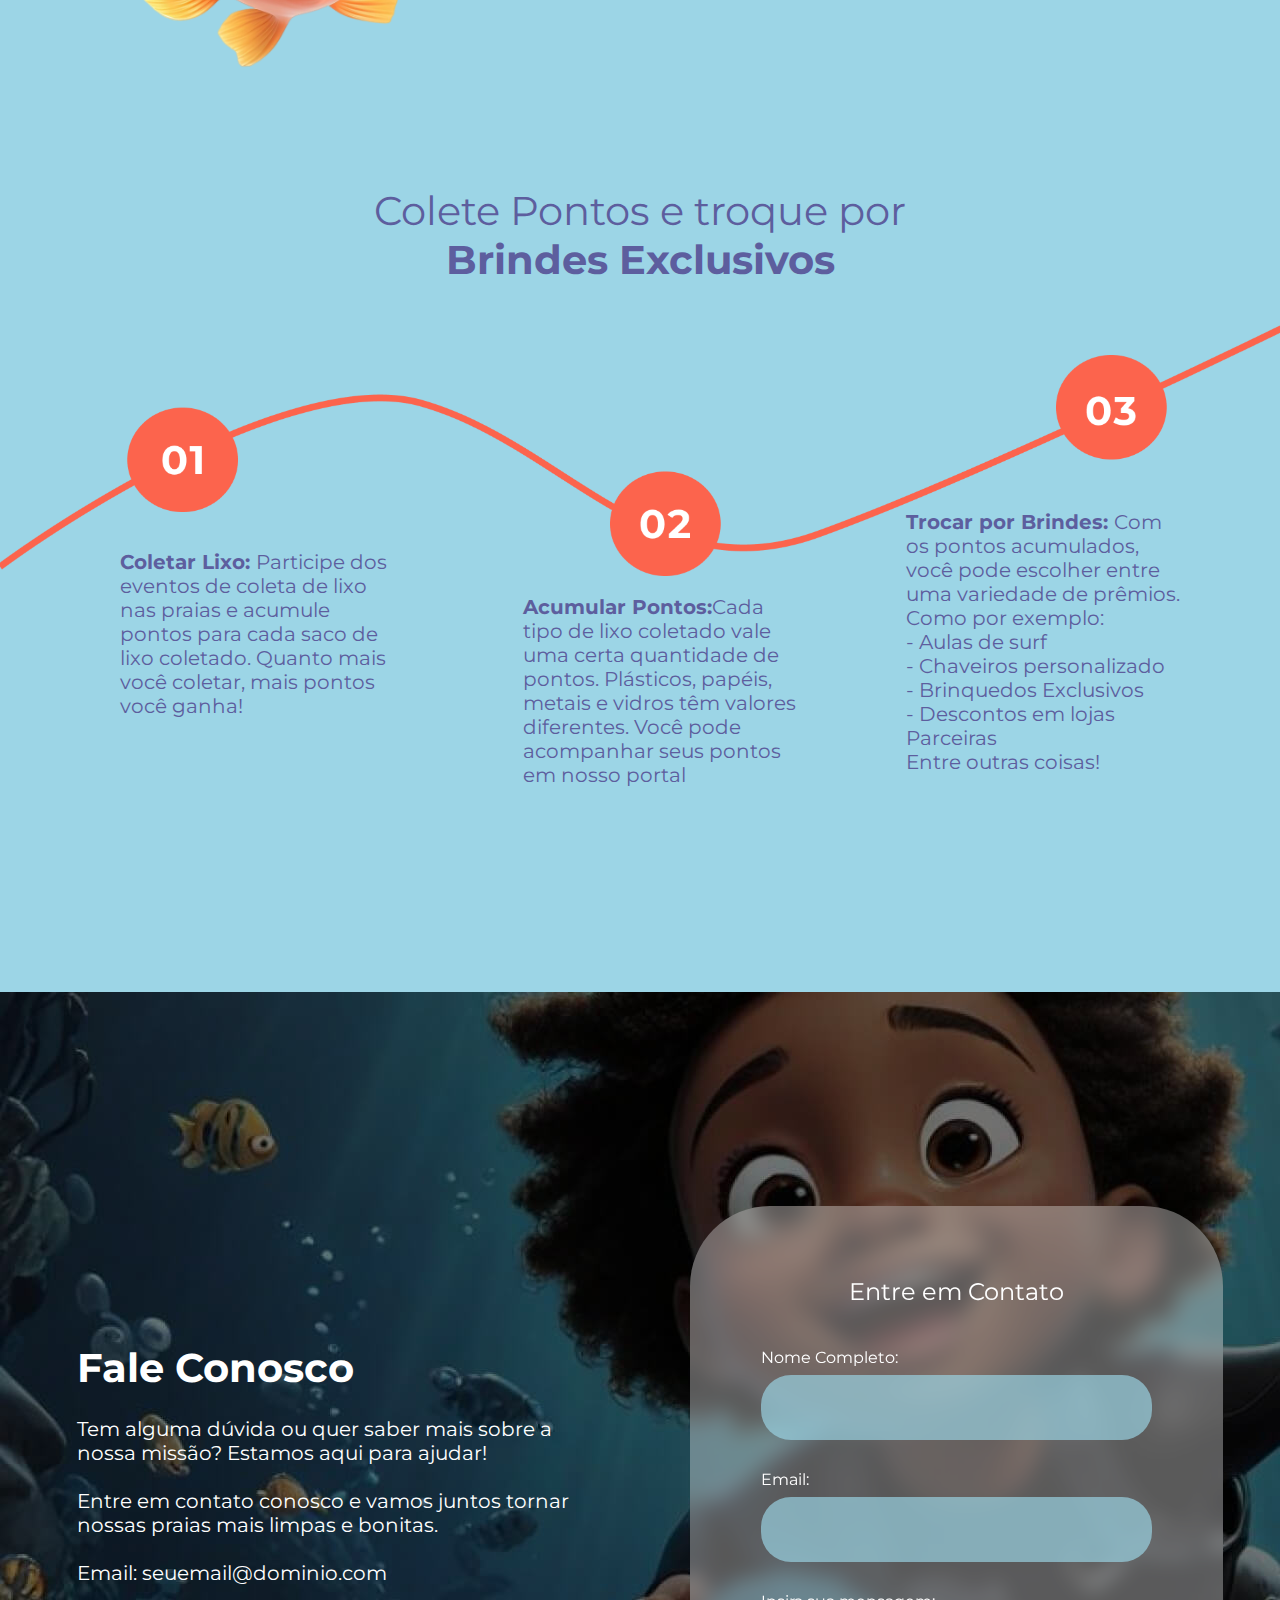
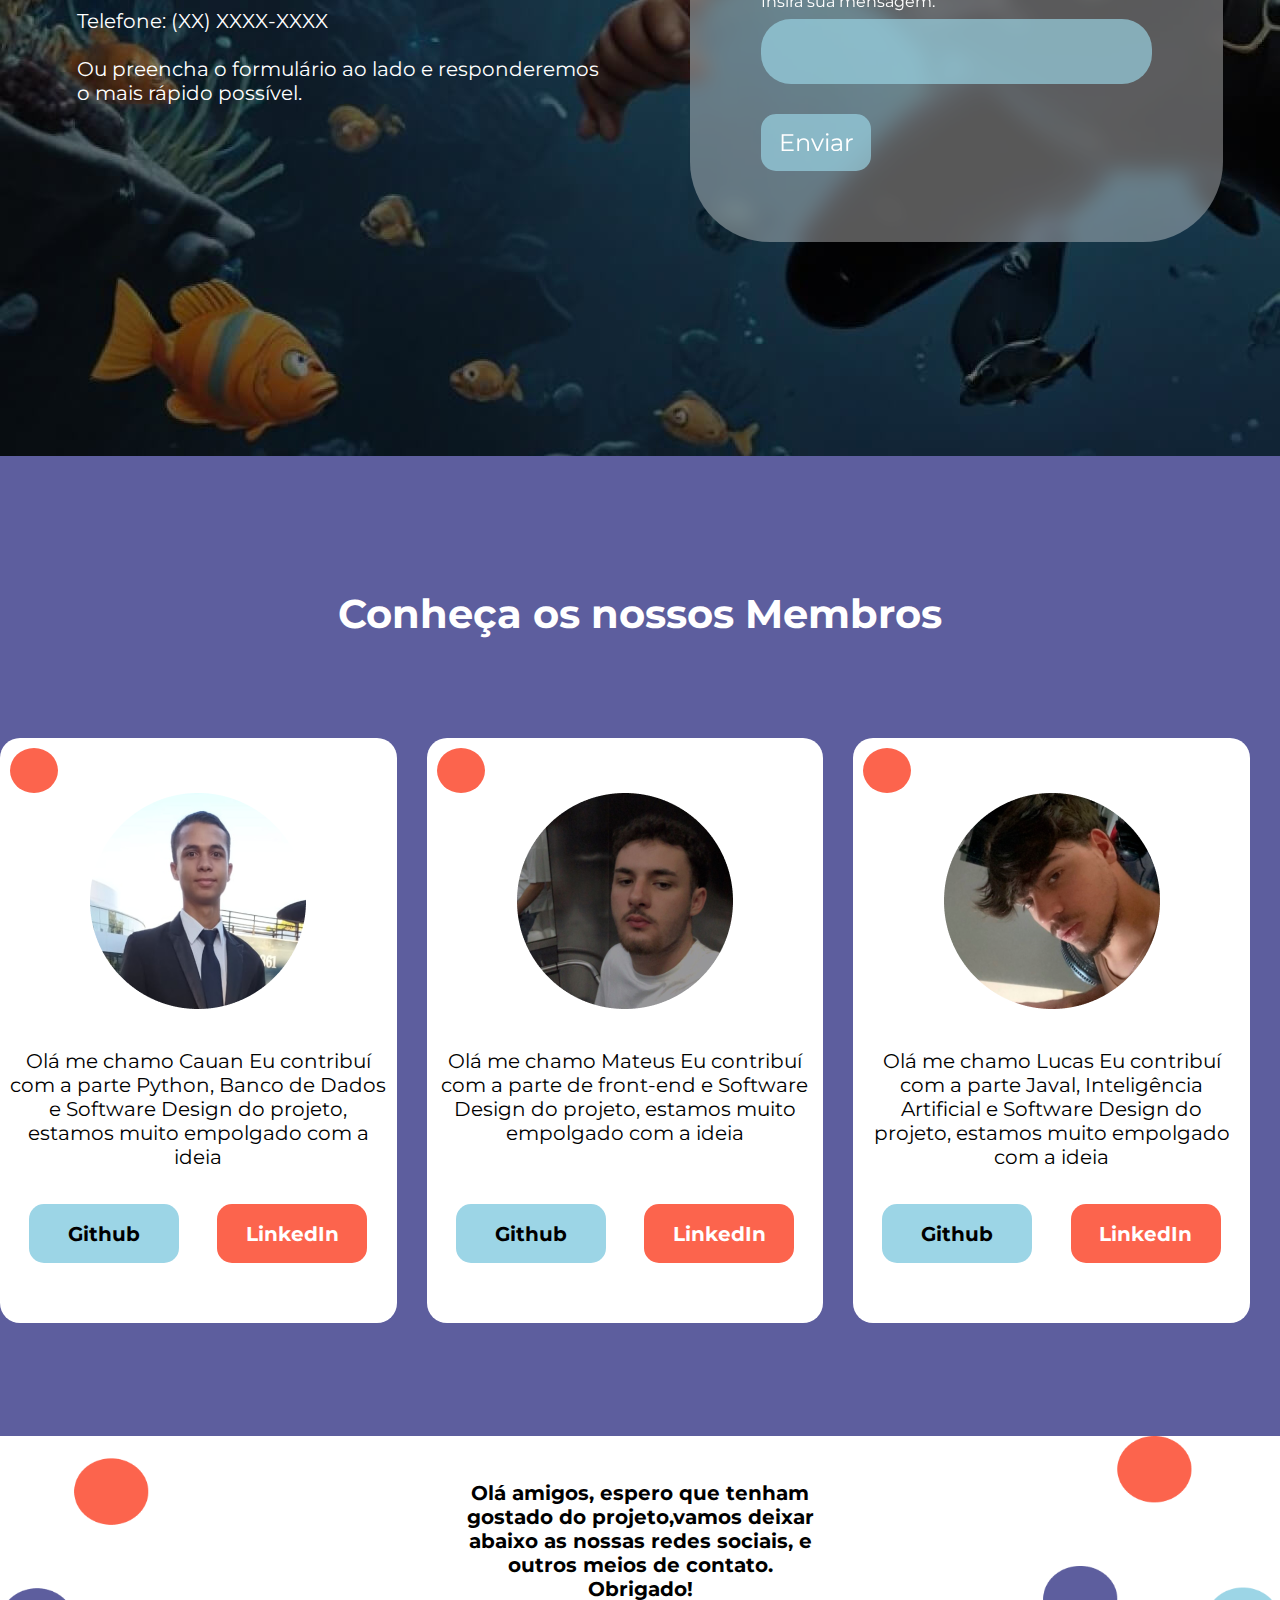
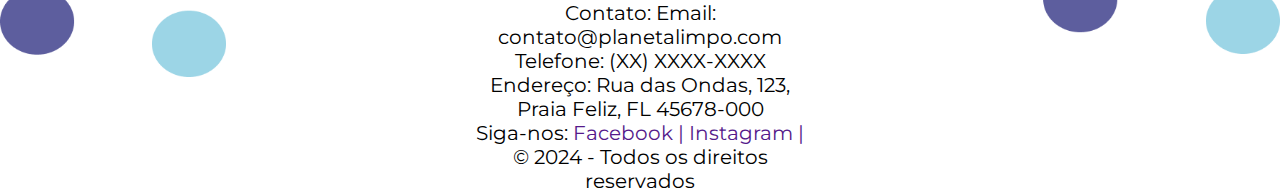
==== commit 465658b4: "feat: correnct any bugs and add blog page" ====
--- a/index.html
+++ b/index.html
@@ -10,19 +10,7 @@
     <link rel="stylesheet" href="/assets/css/reset.css">
     <link rel="stylesheet" href="/assets/css/variables.css">
     <script src="assets/js/menu.js"></script>
-    <script>
-        window.watsonAssistantChatOptions = {
-          integrationID: "077e3fd0-e316-47b5-b400-59ce635a3bd2", // The ID of this integration.
-          region: "au-syd", // The region your integration is hosted in.
-          serviceInstanceID: "a60974e2-ae9c-4c92-b53f-af031624f3ff", // The ID of your service instance.
-          onLoad: async (instance) => { await instance.render(); }
-        };
-        setTimeout(function(){
-          const t=document.createElement('script');
-          t.src="https://web-chat.global.assistant.watson.appdomain.cloud/versions/" + (window.watsonAssistantChatOptions.clientVersion || 'latest') + "/WatsonAssistantChatEntry.js";
-          document.head.appendChild(t);
-        });
-      </script>
+    <script src="/assets/js/chatbot.js"></script>
     <title>BlueMarine Tech</title>
 </head>
 
@@ -40,7 +28,7 @@
                     <li class="nav-item"><a href="#awards" class="nav-link">Brindes</a></li>
                     <li class="nav-item"><a href="#contact" class="nav-link">Contato</a></li>
                     <li class="nav-item"><a href="#members" class="nav-link">Membros</a></li>
-                    <li class="nav-item"><a href="#" class="nav-link">Blog</a></li>
+                    <li class="nav-item"><a href="/blog.html" class="nav-link">Blog</a></li>
                 </ul>
             </div>
 
@@ -58,8 +46,8 @@
                 <li class="nav-item"><a href="#about-us" class="nav-link">Sobre nós</a></li>
                 <li class="nav-item"><a href="#awards" class="nav-link">Brindes</a></li>
                 <li class="nav-item"><a href="#contact" class="nav-link">Contato</a></li>
-                <li class="nav-item"><a href="#memebers" class="nav-link">Membros</a></li>
-                <li class="nav-item"><a href="#" class="nav-link">Blog</a></li>
+                <li class="nav-item"><a href="#members" class="nav-link">Membros</a></li>
+                <li class="nav-item"><a href="/blog.html" class="nav-link">Blog</a></li>
             </ul>
         </div>
     </header>
@@ -72,7 +60,7 @@
                         Praias!</span></h3>
                 <p class="description-home">Hey, pequenos heróis! Que tal salvar nossas praias e ganhar prêmios
                     incríveis ao mesmo tempo?</p>
-                <a type="button" class="btn-home">
+                <a href="#contact" class="btn-home">
                     Quero participar!
                     <img src="./assets/images/star-home.svg" alt="Ícone de estrela" width="35px" height="30px"
                         loading="lazy" />
@@ -99,7 +87,7 @@
                         por brinquedos, jogos e outras surpresas incríveis. Além da diversão, as crianças aprendem sobre
                         reciclagem e a importância de cuidar do meio ambiente. Junte-se a nós para manter nossas praias
                         limpas e cheias de vida enquanto se diverte!</p>
-                    <a class="btn-learn-more" type="button">
+                    <a class="btn-learn-more" href="#contact">
                         Entre em Contato
                     </a>
                 </div>
@@ -204,8 +192,8 @@
                     </div>
                     <p class="description-cards">Olá me chamo Cauan Eu contribuí com a parte Python, Banco de Dados e Software Design do projeto, estamos muito empolgado com a ideia</p>
                     <div class="btn-container-cards">
-                        <a class="github-btn" href="">Github</a>
-                        <a class="linkedin-btn" href="">LinkedIn</a>
+                        <a class="github-btn" href="https://github.com/cashot01">Github</a>
+                        <a class="linkedin-btn" href="www.linkedin.com/in/cauan-aranega-schot-passos-2aa5b8286">LinkedIn</a>
                     </div>
                 </div>
                 <div class="cards">
@@ -218,10 +206,10 @@
                             height="216px"
                         />
                     </div>
-                    <p class="description-cards">Olá me chamo Mateus Eu contribuí com a parte x e y do projeto, estamos muito empolgado com a ideia</p>
+                    <p class="description-cards">Olá me chamo Mateus Eu contribuí com a parte de front-end e Software Design do projeto, estamos muito empolgado com a ideia</p>
                     <div class="btn-container-cards">
-                        <a class="github-btn" href="">Github</a>
-                        <a class="linkedin-btn" href="">LinkedIn</a>
+                        <a class="github-btn" href="https://github.com/mateush-souza">Github</a>
+                        <a class="linkedin-btn" href="https://www.linkedin.com/in/mateus-henrique-525497268/">LinkedIn</a>
                     </div>
                 </div>
                 <div class="cards">
@@ -250,13 +238,17 @@
     </main>
 
     <footer class="footer">
-        <img src="/assets/images/footer-image.png" alt="bolhas do footer">
-        <p>Olá amigos, espero que tenham gostado do projeto,vamos deixar abaixo as nossas redes sociais, e outros meios de contato. Obrigado!</p>
-        <p>Contato: Email: contato@planetalimpo.com Telefone: (XX) XXXX-XXXX Endereço: Rua das Ondas, 123, Praia Feliz, FL 45678-000</p>
-        <p>Siga-nos:
-            <a href="">Facebook |</a>
-            <a href="">Instagram |</a></p>
-            <p> &copy; 2024 - Todos os direitos reservados</p>
+        <div class="text-container-footer">
+            <p class="bold">Olá amigos, espero que tenham gostado do projeto,vamos deixar abaixo as nossas redes sociais, e outros meios de contato. Obrigado!</p>
+            <p>Contato: Email: contato@planetalimpo.com Telefone: (XX) XXXX-XXXX Endereço: Rua das Ondas, 123, Praia Feliz, FL 45678-000</p>
+            <p>Siga-nos:
+                <a href="">Facebook |</a>
+                <a href="">Instagram |</a></p>
+                <p> &copy; 2024 - Todos os direitos reservados</p>
+            </div>
+            <div class="image-container-footer">
+                <img class="circles-footer" src="/assets/images/footer-image.png" alt="bolhas do footer">
+            </div>
         </div>
     </footer>
 </body>
--- a/assets/css/main.css
+++ b/assets/css/main.css
@@ -28,6 +28,7 @@
 
 .btn-home {
     padding: 25px;
+    margin-right: 10px;
     display: flex;
     justify-content: space-between;
     font-size: var(--body);
@@ -40,7 +41,12 @@
     border: 3px solid var(--secondary-color);
     background: none;
     border-radius: 10px;
-    
+}
+
+.btn-home:hover {
+    transition: ease-in-out 1s;
+    background-color: var(--tertiary-color);
+    color: var(--light-color);
 }
 
 .img-home {
@@ -48,7 +54,7 @@
     height: auto;
 }
 
-@media screen and (max-width: 1024px) {
+@media screen and (max-width: 1064px) {
     .home {
         margin-top: 10rem;
         padding: 35px;
@@ -83,6 +89,7 @@
 
 .img-learn-more {
     max-width: 90%;
+    height: auto;
 }
 
 .text-container-learn-more {
@@ -312,17 +319,17 @@
     }
 
     #one{
-        padding: 10px;
+        padding: 5px;
         margin: 0;
     }
 
     #two {
-        padding: 10px;
+        padding: 5px;
         margin:0;
     }
     
     #tree {
-        padding: 10px;
+        padding: 5px;
         margin: 0;
     }
 }
@@ -461,9 +468,8 @@
 }
 
 .cards-container-members {
-    display: flex;
-    justify-content: center;
-    
+    display: grid;
+    grid-template-columns: 2fr 2fr 2fr;
 }
 
 .cards {
@@ -486,6 +492,7 @@
 .description-cards {
     text-align: center;
     margin-bottom: 35px;
+    min-height: 120px;
 }
 
 .btn-container-cards {
@@ -549,4 +556,25 @@
 
 /* Css utilizado na sessão do footer */
 
-
+.footer {
+    display: flex;
+    justify-content: center;
+}
+
+.image-container-footer {
+    position: absolute;
+    z-index: -99;
+}
+
+.circles-footer {
+    width: 100%;
+}
+
+.text-container-footer {
+    width: 350px;
+    display: flex;
+    flex-direction: column;
+    text-align: center;
+    margin-top: 45px;
+}
+
--- a/assets/css/variables.css
+++ b/assets/css/variables.css
@@ -3,7 +3,7 @@
     --secondary-color: #5D5E9E;
     --tertiary-color: #9CD5E6;
     --light-color: #ffff;
-    --heading-xl: 60px;
+    --heading-xl: 50px;
     --heading-md: 40px;
     --subtitle: 24px;
     --body: 20px;
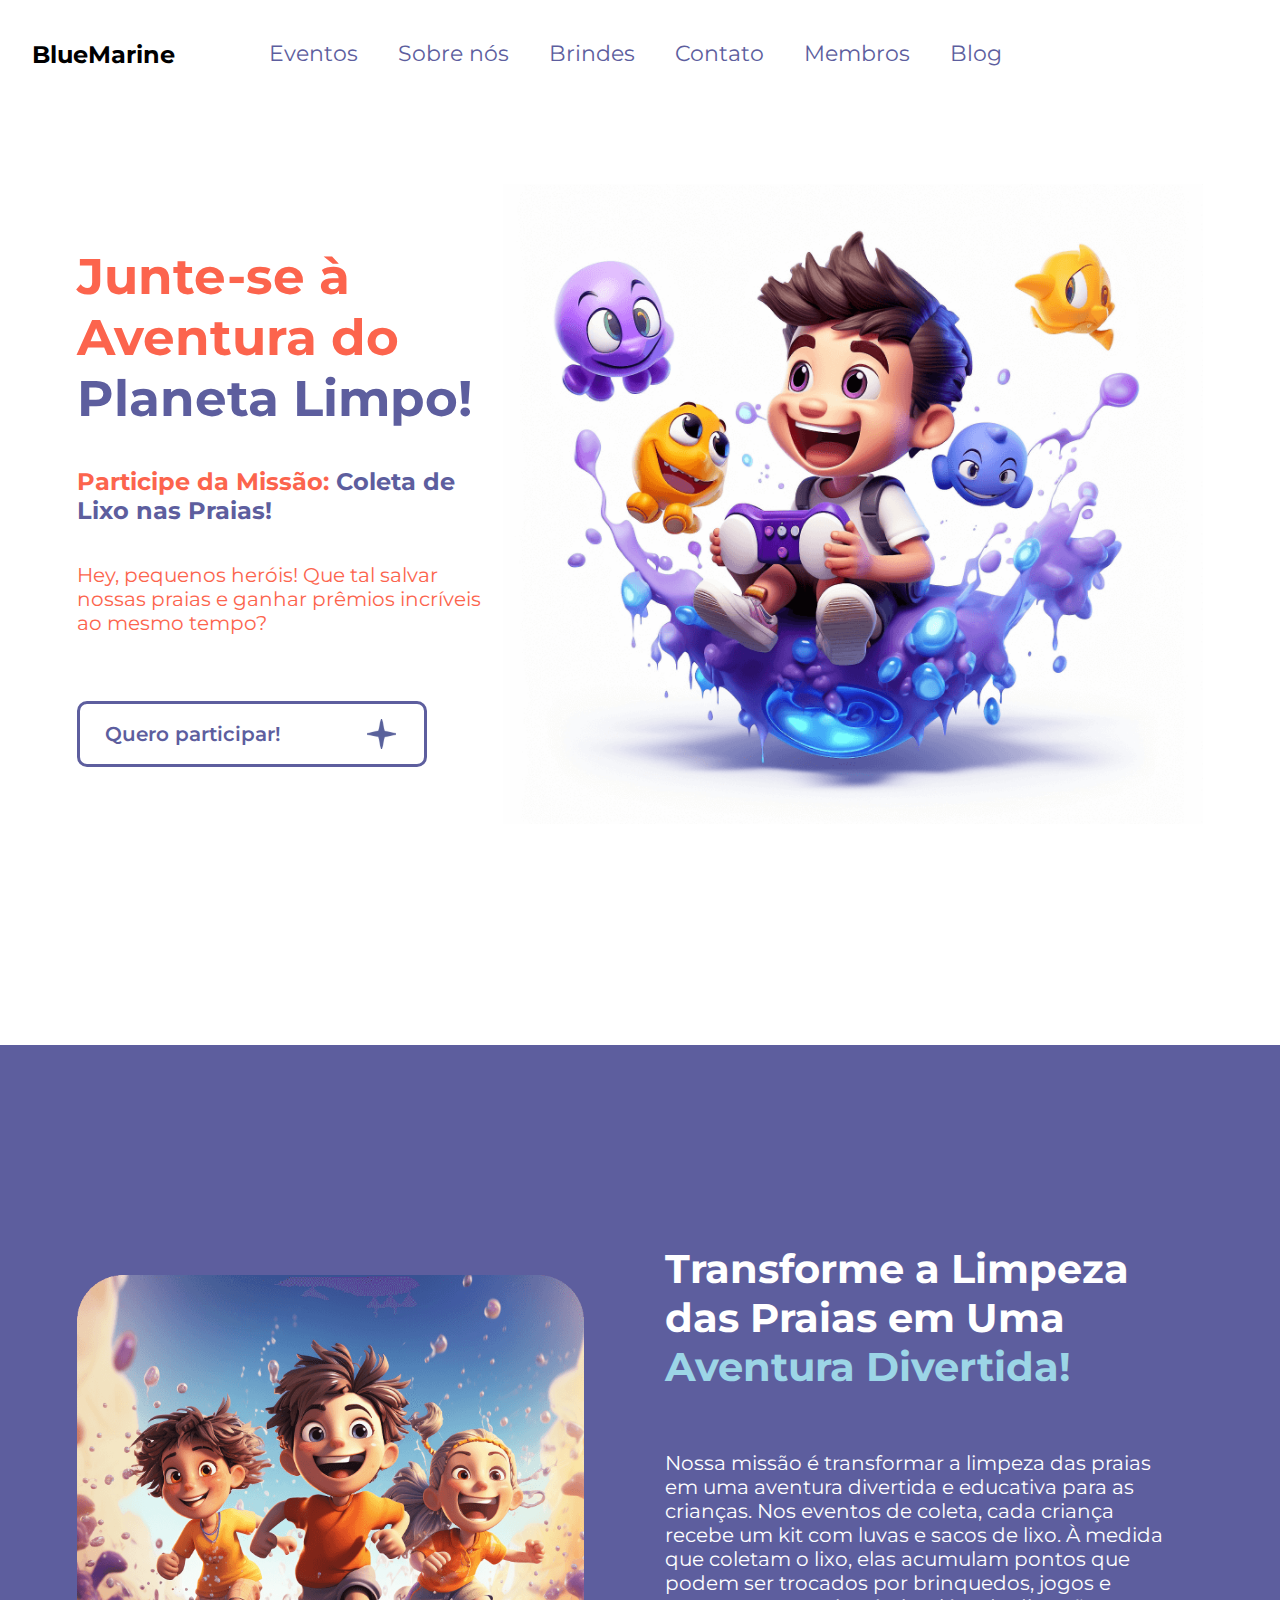
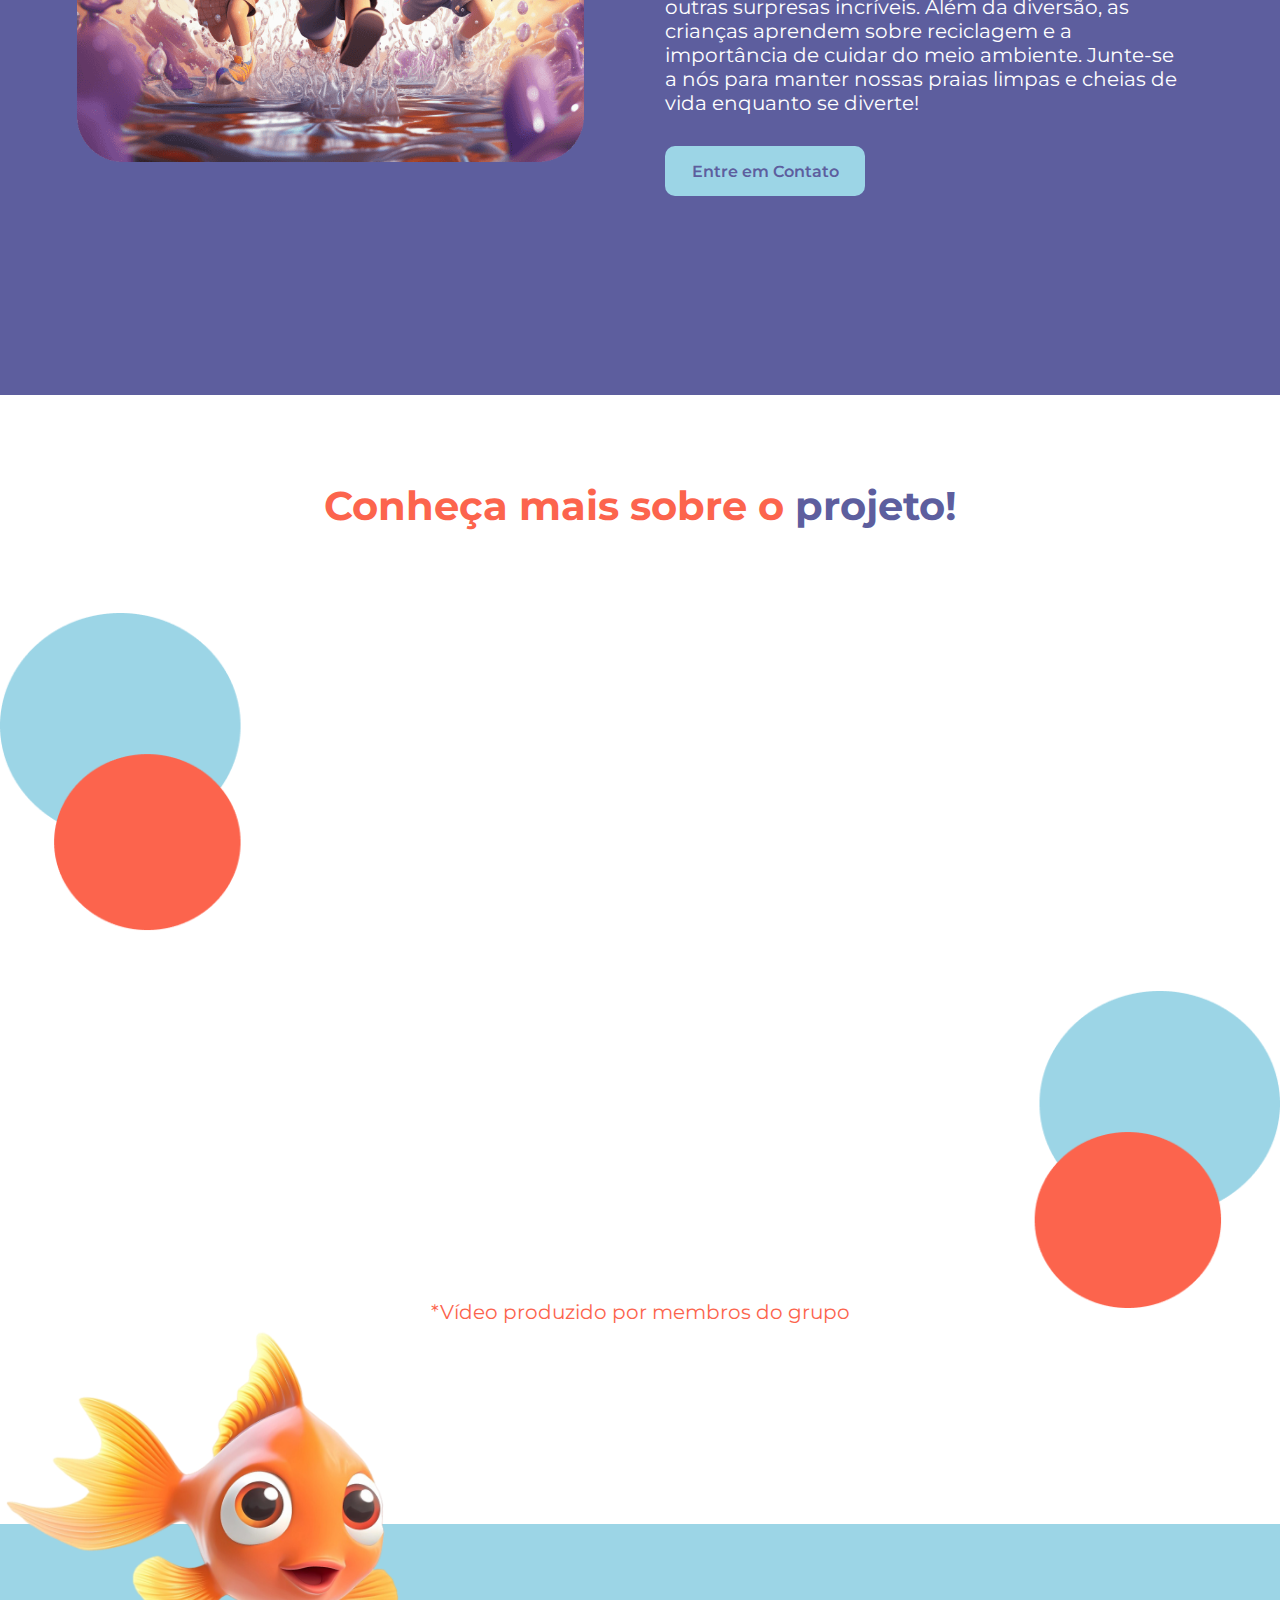
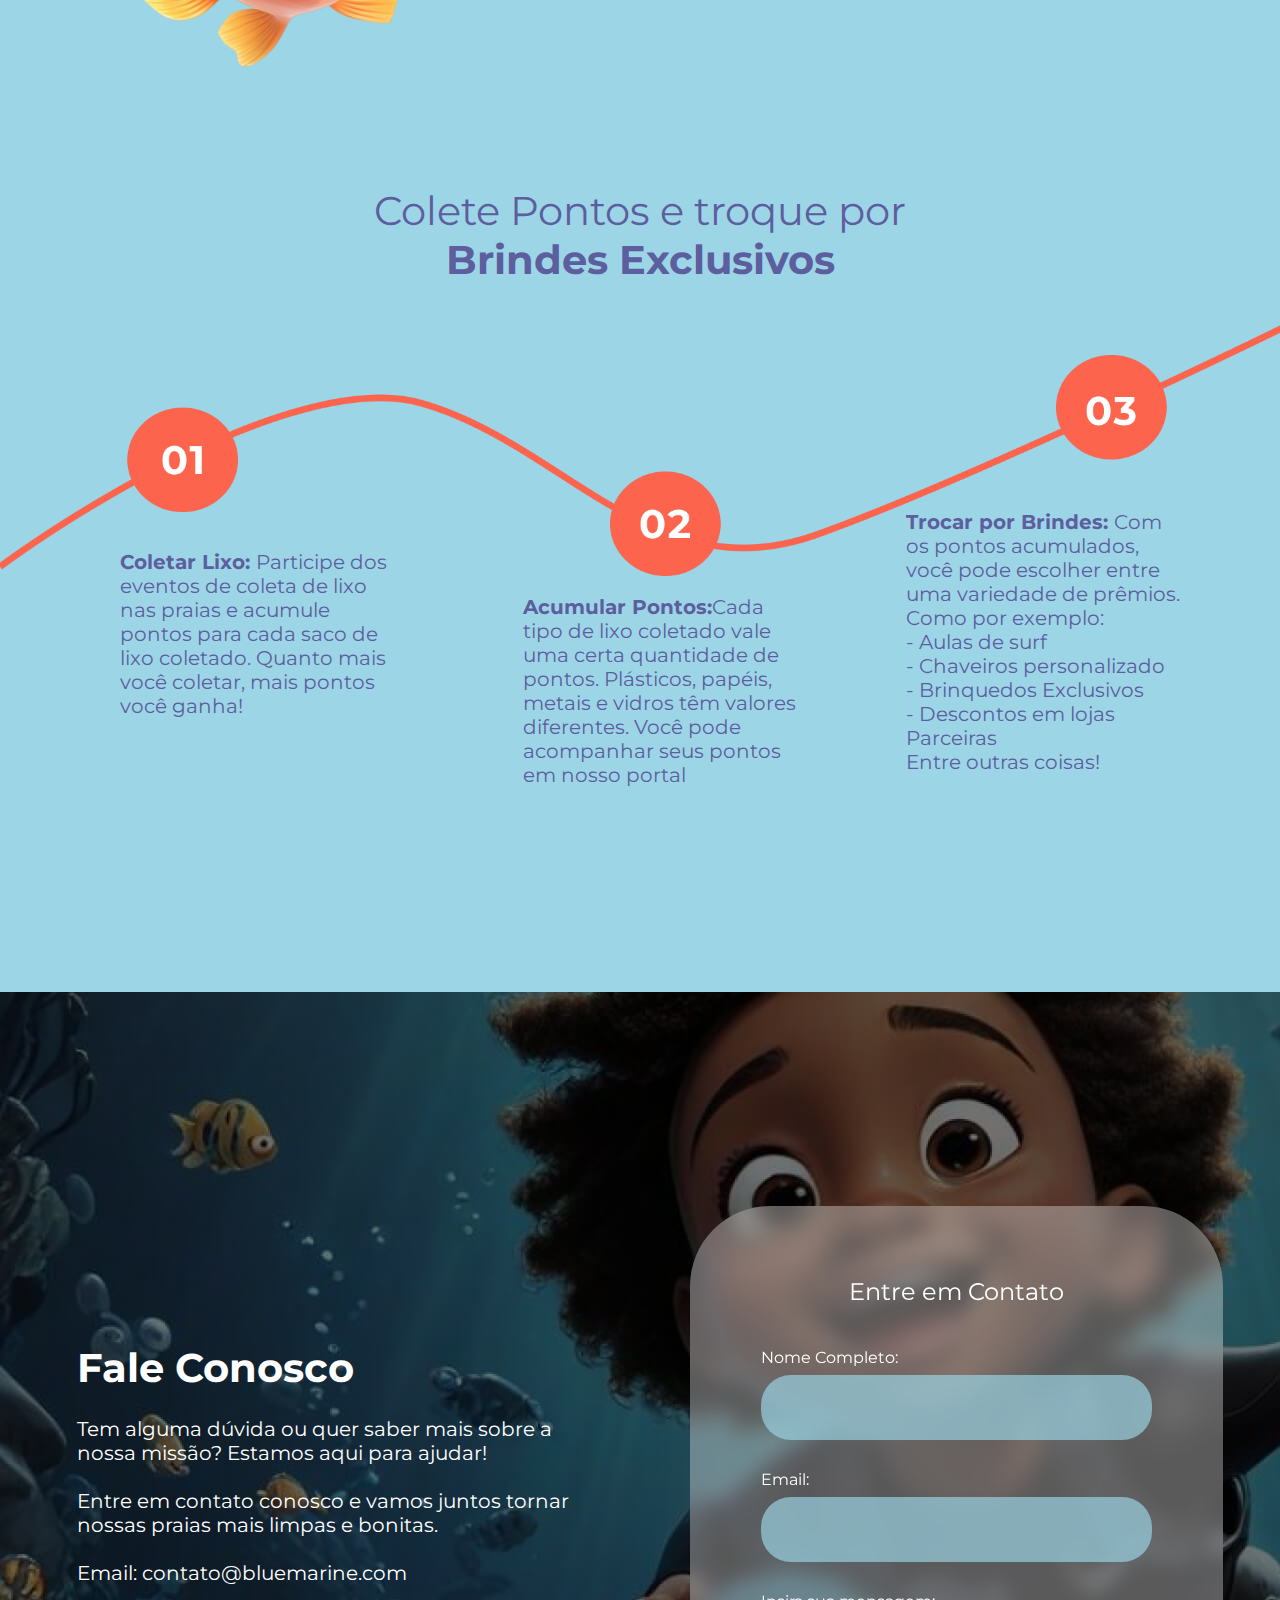
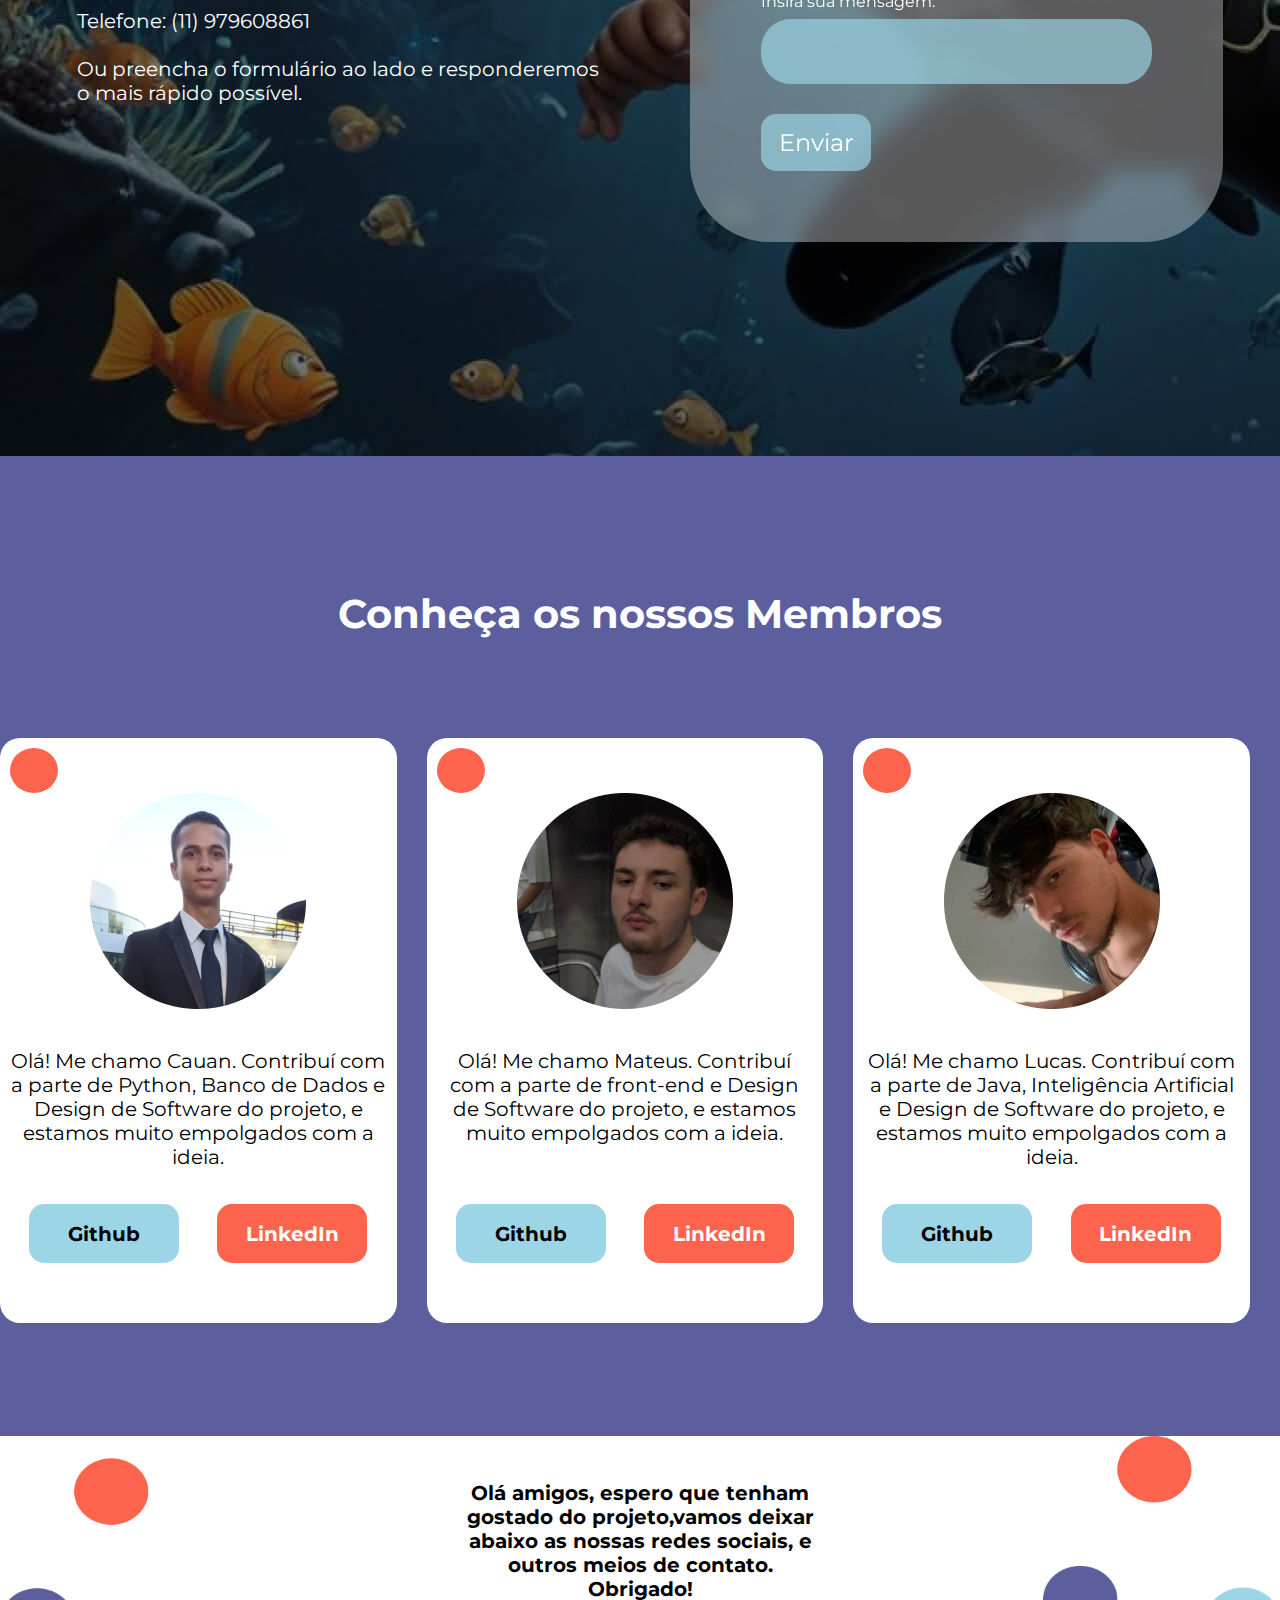
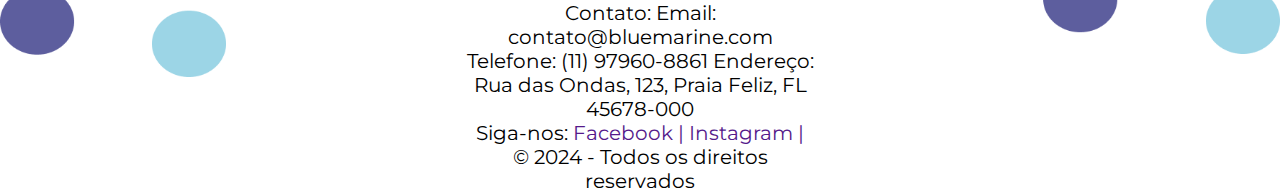
==== commit 5674c800: "feat: add new link iframe" ====
--- a/index.html
+++ b/index.html
@@ -101,7 +101,7 @@
                     <img class="img-about-us" src="./assets/images/bubbles-about-us.png"
                         alt="Bolhas de cores laranjas e cianos" width="1325px" height="719px" loading="lazy" />
                 </div>
-                <iframe width="900" height="620" src="https://www.youtube.com/embed/Ws3Y2Rm-pMk?si=DecUHchFEkPXC0xJ"
+                <iframe width="900" height="620" src="https://www.youtube.com/embed/Kj7yu4NofpM?si=xcgWgg6ouILp_AXA"
                     title="YouTube video player" frameborder="0"
                     allow="accelerometer; autoplay; clipboard-write; encrypted-media; gyroscope; picture-in-picture; web-share"
                     referrerpolicy="strict-origin-when-cross-origin" allowfullscreen>
@@ -147,8 +147,8 @@
                     <p class="description-container">
                         Tem alguma dúvida ou quer saber mais sobre a nossa missão? Estamos aqui para ajudar!<br><br>
                         Entre em contato conosco e vamos juntos tornar nossas praias mais limpas e bonitas.<br><br>
-                        Email: seuemail@dominio.com<br><br>
-                        Telefone: (XX) XXXX-XXXX<br><br>
+                        Email: contato@bluemarine.com<br><br>
+                        Telefone: (11) 979608861<br><br>
                         Ou preencha o formulário ao lado e responderemos o mais rápido possível.
                     </p>
                 </div>
@@ -190,10 +190,10 @@
                             height="216px"
                         />
                     </div>
-                    <p class="description-cards">Olá me chamo Cauan Eu contribuí com a parte Python, Banco de Dados e Software Design do projeto, estamos muito empolgado com a ideia</p>
+                    <p class="description-cards">Olá! Me chamo Cauan. Contribuí com a parte de Python, Banco de Dados e Design de Software do projeto, e estamos muito empolgados com a ideia.</p>
                     <div class="btn-container-cards">
                         <a class="github-btn" href="https://github.com/cashot01">Github</a>
-                        <a class="linkedin-btn" href="www.linkedin.com/in/cauan-aranega-schot-passos-2aa5b8286">LinkedIn</a>
+                        <a class="linkedin-btn" href="https://www.linkedin.com/in/cauan-aranega-schot-passos-2aa5b8286/">LinkedIn</a>
                     </div>
                 </div>
                 <div class="cards">
@@ -206,7 +206,7 @@
                             height="216px"
                         />
                     </div>
-                    <p class="description-cards">Olá me chamo Mateus Eu contribuí com a parte de front-end e Software Design do projeto, estamos muito empolgado com a ideia</p>
+                    <p class="description-cards">Olá! Me chamo Mateus. Contribuí com a parte de front-end e Design de Software do projeto, e estamos muito empolgados com a ideia.</p>
                     <div class="btn-container-cards">
                         <a class="github-btn" href="https://github.com/mateush-souza">Github</a>
                         <a class="linkedin-btn" href="https://www.linkedin.com/in/mateus-henrique-525497268/">LinkedIn</a>
@@ -227,7 +227,7 @@
                             height="216px"
                         />
                     </div>
-                    <p class="description-cards">Olá me chamo Lucas Eu contribuí com a parte Javal, Inteligência Artificial e Software Design do projeto, estamos muito empolgado com a ideia</p>
+                    <p class="description-cards">Olá! Me chamo Lucas. Contribuí com a parte de Java, Inteligência Artificial e Design de Software do projeto, e estamos muito empolgados com a ideia.</p>
                     <div class="btn-container-cards">
                         <a class="github-btn" href="https://github.com/lucasdafialho">Github</a>
                         <a class="linkedin-btn" href="https://www.linkedin.com/in/lucas-fialho-0389932ab/">LinkedIn</a>
@@ -240,7 +240,7 @@
     <footer class="footer">
         <div class="text-container-footer">
             <p class="bold">Olá amigos, espero que tenham gostado do projeto,vamos deixar abaixo as nossas redes sociais, e outros meios de contato. Obrigado!</p>
-            <p>Contato: Email: contato@planetalimpo.com Telefone: (XX) XXXX-XXXX Endereço: Rua das Ondas, 123, Praia Feliz, FL 45678-000</p>
+            <p>Contato: Email: contato@bluemarine.com Telefone: (11) 97960-8861 Endereço: Rua das Ondas, 123, Praia Feliz, FL 45678-000</p>
             <p>Siga-nos:
                 <a href="">Facebook |</a>
                 <a href="">Instagram |</a></p>
